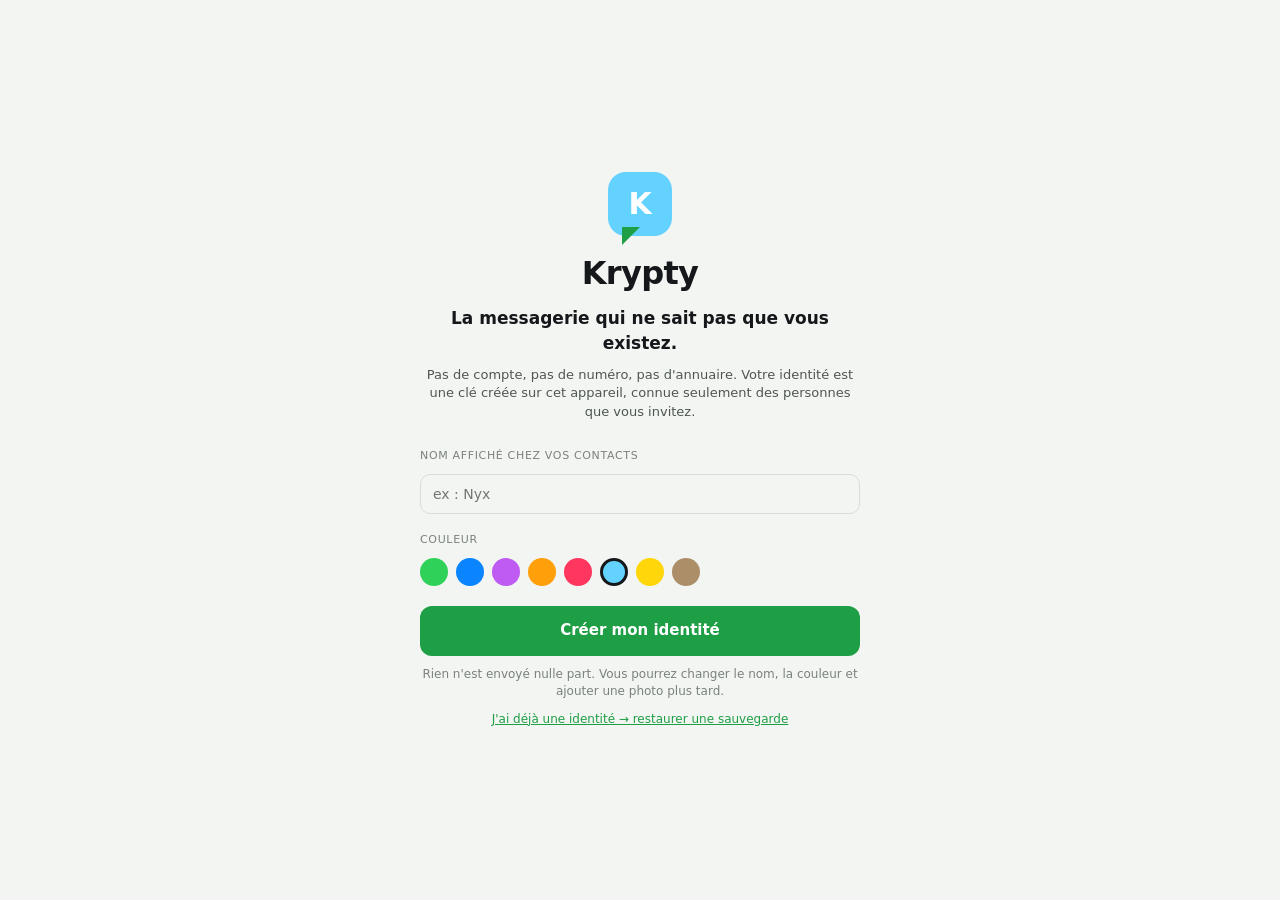
==== web/index.html @ 1425c88f "krypty2 : le cercle est le relais — porteurs automatiques, photo de profil, vérification emoji - car" ====
<!doctype html>
<html lang="fr">
<head>
<meta charset="utf-8">
<meta name="viewport" content="width=device-width, initial-scale=1, viewport-fit=cover">
<meta name="color-scheme" content="dark light">
<meta name="theme-color" content="#0D0D0F">
<title>Krypty</title>
<link rel="stylesheet" href="style.css">
</head>
<body>

<!-- ─────────── Onboarding ─────────── -->
<section id="onboard" hidden>
  <div class="ob">
    <div class="ob-logo" id="ob-logo" aria-hidden="true">K</div>
    <h1>Krypty</h1>
    <p class="tagline">La messagerie qui ne sait pas que vous existez.</p>
    <p class="sub">Pas de compte, pas de numéro, pas d'annuaire. Votre identité est une clé créée sur cet appareil, connue seulement des personnes que vous invitez.</p>

    <label for="ob-name">Nom affiché chez vos contacts</label>
    <input id="ob-name" maxlength="24" placeholder="ex : Nyx" autocomplete="off" autofocus>
    <label>Couleur</label>
    <div class="swatches" id="ob-colors" role="radiogroup" aria-label="Couleur de l'avatar"></div>

    <button id="ob-go" class="primary big">Créer mon identité</button>
    <p class="fine">Rien n'est envoyé nulle part. Vous pourrez changer le nom, la couleur et ajouter une photo plus tard.</p>
    <p class="fine"><a href="#" id="ob-import">J'ai déjà une identité → restaurer une sauvegarde</a></p>
  </div>
</section>

<!-- ─────────── Application ─────────── -->
<section id="app" hidden>
  <aside id="side">
    <header class="side-head">
      <button class="me" id="btn-settings" title="Réglages">
        <span class="av" id="me-av">?</span>
        <span class="me-txt"><b id="me-name">—</b><small>Réglages · sauvegarde</small></span>
      </button>
      <button id="btn-invite" class="primary small" title="Inviter quelqu'un dans ton cercle">＋ Inviter</button>
    </header>
    <div class="search"><input id="search" placeholder="Rechercher un contact" autocomplete="off"></div>
    <ul id="contacts" aria-label="Contacts"></ul>
    <footer class="side-foot" id="side-foot" title="">
      <span class="dot" id="relay-dot"></span><span id="relay-txt" class="mini">…</span>
    </footer>
  </aside>

  <main id="chat">
    <div id="chat-empty" class="empty-main">
      <div class="ob-logo small" aria-hidden="true">K</div>
      <h2>Ton cercle est vide</h2>
      <p>Invite quelqu'un : envoie-lui un lien par n'importe quel canal. Une fois accepté, vous êtes reliés, et personne d'autre ne le sait.</p>
      <div class="row center">
        <button class="primary" id="empty-invite">＋ Créer une invitation</button>
        <button id="empty-join">Coller un lien reçu</button>
      </div>
    </div>
    <div id="chat-view" hidden>
      <header class="chat-head">
        <button id="btn-back" class="icon" aria-label="Retour" title="Retour">‹</button>
        <button class="who" id="btn-contact" title="Fiche du contact">
          <span class="av" id="chat-av">?</span>
          <div class="chat-title"><b id="chat-title">—</b><span id="chat-sub" class="mini">—</span></div>
        </button>
        <span id="chat-pill" class="pill"></span>
      </header>
      <div id="messages"></div>
      <footer class="composer">
        <label class="icon attach" id="attach" title="Envoyer un fichier (tunnel direct requis)">📎<input id="file" type="file" hidden></label>
        <textarea id="input" rows="1" placeholder="Écrire… (Entrée pour envoyer, Maj+Entrée = retour)"></textarea>
        <button id="send" class="primary round" aria-label="Envoyer">➤</button>
      </footer>
    </div>
  </main>

  <!-- Inviter / Rejoindre -->
  <div id="invite" class="modal" hidden>
    <div class="box">
      <div class="tabs" role="tablist">
        <button class="tab active" data-tab="inv-make" role="tab">Inviter</button>
        <button class="tab" data-tab="inv-join" role="tab">Rejoindre</button>
        <button class="x" id="invite-close" aria-label="Fermer">✕</button>
      </div>
      <div id="inv-make" class="tabpane">
        <p class="mini">Envoie ce lien à la personne (SMS, mail, Signal, papier…). Valable <b>une fois</b>. Ce qui suit le <code>#</code> ne quitte jamais le navigateur.</p>
        <textarea id="invite-link" readonly rows="4" aria-label="Lien d'invitation"></textarea>
        <div class="row"><button class="primary" id="invite-copy">Copier le lien</button><button id="invite-new">Nouveau lien</button></div>
      </div>
      <div id="inv-join" class="tabpane" hidden>
        <p class="mini">Colle le lien reçu. Tu verras qui t'invite avant d'accepter.</p>
        <textarea id="paste" rows="4" placeholder="https://…/#i/…"></textarea>
        <div class="row"><button class="primary" id="paste-go">Vérifier le lien</button></div>
      </div>
    </div>
  </div>

  <!-- Confirmation d'ajout (numéro de sécurité) -->
  <div id="accept" class="modal" hidden>
    <div class="box">
      <div class="who-big"><span class="av big" id="acc-av">?</span><div><b id="acc-name">—</b><div class="mini">t'invite dans son cercle</div></div></div>
      <p class="mini">Vous pourrez comparer vos 5 symboles de vérification plus tard, dans sa fiche. Personne d'autre ne saura que vous êtes en contact.</p>
      <div class="row"><button class="primary big grow" id="acc-ok">Ajouter</button><button id="acc-no">Annuler</button></div>
    </div>
  </div>

  <!-- Fiche contact -->
  <div id="contact" class="modal" hidden>
    <div class="box">
      <div class="tabs"><b class="grow">Contact</b><button class="x" id="ct-close" aria-label="Fermer">✕</button></div>
      <div class="who-big"><span class="av big" id="ct-av">?</span><div><b id="ct-name">—</b><div class="mini" id="ct-state">—</div></div></div>
      <h3>Vérification</h3>
      <p class="mini">Ces 5 symboles sont calculés à partir de vos deux clés. S'ils sont identiques chez lui, personne ne s'est glissé entre vous.</p>
      <div class="emo" id="ct-emo">—</div>
      <div class="row"><button class="small" id="ct-verify">Nous avons comparé, c'est identique</button><span class="mini" id="ct-verified"></span></div>
      <details class="adv"><summary>Détails techniques</summary>
        <p class="mini">Identifiant : <code id="ct-tag">—</code><br>Numéro de sécurité :</p><pre id="ct-sn" class="sn small"></pre>
      </details>
      <h3>Actions</h3>
      <div class="row wrap"><button class="small" id="ct-rename">Renommer chez moi</button><button class="small danger" id="ct-delete">Retirer du cercle</button></div>
    </div>
  </div>

  <!-- Réglages -->
  <div id="settings" class="modal" hidden>
    <div class="box">
      <div class="tabs"><b class="grow">Réglages</b><button class="x" id="set-close" aria-label="Fermer">✕</button></div>
      <h3>Moi</h3>
      <div class="who-big">
        <label class="av big photo" id="set-av" title="Changer la photo"><span id="set-av-txt">?</span><input id="photo-file" type="file" accept="image/*" hidden></label>
        <div class="grow">
          <div class="row" style="margin-top:0"><input id="set-name" maxlength="24" placeholder="Nom affiché"><button id="set-name-ok" class="small">OK</button></div>
          <div class="swatches" id="set-colors" style="margin-top:8px"></div>
        </div>
      </div>
      <div class="row"><button class="small ghost" id="photo-rm">Retirer la photo</button><span class="mini">Nom, couleur et photo sont envoyés chiffrés à tes contacts, à personne d'autre.</span></div>

      <h3>Hors ligne</h3>
      <p class="mini" id="set-carry">—</p>

      <h3>Cet appareil</h3>
      <div class="row wrap">
        <button id="btn-notif" class="small">Activer les notifications</button>
        <button id="btn-export" class="small">Exporter une sauvegarde</button>
        <label class="small btn"><input id="import-file" type="file" accept=".krypty2" hidden>Restaurer une sauvegarde</label>
        <button id="btn-wipe" class="small danger">Tout effacer</button>
      </div>
      <p class="mini">La sauvegarde (identité + contacts + messages) est chiffrée avec une phrase secrète. C'est le seul moyen de retrouver ton identité sur un autre appareil.</p>

      <details class="adv"><summary>Avancé — points de rendez-vous</summary>
        <p class="mini">Un point de rendez-vous est une petite boîte aux lettres publique (<code>relay.py</code>). Il n'en faut qu'un pour la toute première connexion entre deux personnes ; ensuite, le cercle porte tout seul. Il ne voit que des boîtes anonymes et des messages chiffrés.</p>
        <ul id="relays" class="relays"></ul>
        <div class="row"><input id="relay-url" placeholder="ws://ip-ou-nom:8765"><button id="relay-add" class="small">Ajouter</button></div>
        <p class="mini">Identifiant de cet appareil : <code id="set-tag">—</code></p>
      </details>
    </div>
  </div>

  <div id="toast" role="status" aria-live="polite"></div>
</section>

<script type="module" src="app.js"></script>
</body>
</html>
---- web/style.css ----
/* Krypty 2 — sombre par défaut, clair si le système le demande. Aucune couleur en dur hors tokens. */
:root {
  --bg: #0D0D0F; --surface: #161618; --surface2: #222225; --hover: #1D1D20; --border: #29292D;
  --accent: #30D158; --accent-ink: #062A12; --accent-dim: #143523;
  --danger: #FF6B61; --danger-dim: #3A1A1A; --warn: #FFB340;
  --text: #F2F2F2; --text-dim: #A8ADA9; --text-muted: #73737A;
  --sent: #1F5E33; --sent-ink: #EAF7EE; --in: #232326; --in-ink: #F2F2F2;
  --shadow: 0 12px 40px rgba(0,0,0,.5);
  --r: 12px;
}
@media (prefers-color-scheme: light) {
  :root { --bg: #F3F5F2; --surface: #FFFFFF; --surface2: #E9EDE8; --hover: #F0F3EF; --border: #D8DED7;
          --accent: #1E9E45; --accent-ink: #FFFFFF; --accent-dim: #DDF3E3; --danger: #C2352B; --danger-dim: #F9E3E0;
          --text: #15181A; --text-dim: #4E5651; --text-muted: #7A827D; --sent: #CDEFD7; --sent-ink: #0F2A18; --in: #FFFFFF; --in-ink: #15181A;
          --shadow: 0 12px 40px rgba(0,0,0,.14); }
}
[hidden] { display: none !important; }          /* prime sur tout display: posé ci-dessous */
* { box-sizing: border-box; }
html, body { margin: 0; height: 100%; background: var(--bg); color: var(--text); font: 14px/1.45 "Segoe UI", system-ui, -apple-system, sans-serif; }
body { overflow: hidden; }
a { color: var(--accent); }
b { font-weight: 600; }
button, .btn { font: inherit; cursor: pointer; border: 1px solid var(--border); background: var(--surface2); color: var(--text); border-radius: 10px; padding: 9px 14px; display: inline-flex; align-items: center; justify-content: center; gap: 6px; }
button:hover, .btn:hover { filter: brightness(1.08); }
button:focus-visible, input:focus-visible, textarea:focus-visible, .btn:focus-within { outline: 2px solid var(--accent); outline-offset: 2px; }
button.primary { background: var(--accent); color: var(--accent-ink); border-color: transparent; font-weight: 700; }
button.big { padding: 13px 18px; font-size: 15px; border-radius: 12px; }
button.small, .btn.small { padding: 7px 11px; font-size: 13px; }
button.danger { color: var(--danger); }
button.icon { width: 36px; height: 36px; padding: 0; border-radius: 50%; background: transparent; border-color: transparent; font-size: 20px; }
button.round { width: 42px; height: 42px; border-radius: 50%; padding: 0; font-size: 16px; flex-shrink: 0; }
button.x { margin-left: auto; width: 32px; height: 32px; padding: 0; border-radius: 50%; background: transparent; border-color: transparent; color: var(--text-dim); }
input, textarea { font: inherit; color: var(--text); background: var(--bg); border: 1px solid var(--border); border-radius: 10px; padding: 9px 12px; width: 100%; outline: none; }
input:focus, textarea:focus { border-color: var(--accent); }
textarea { resize: none; }
.mini { font-size: 12px; color: var(--text-muted); }
.row { display: flex; gap: 8px; margin-top: 8px; align-items: center; }
.row.center { justify-content: center; }
.row.wrap { flex-wrap: wrap; }
.row input { flex: 1; min-width: 0; }
.grow { flex: 1; }
h3 { margin: 14px 0 6px; font-size: 13px; text-transform: uppercase; letter-spacing: .06em; color: var(--text-muted); font-weight: 600; }
code { font-family: Consolas, "Cascadia Mono", monospace; font-size: 12px; }

/* avatar : couleur choisie par l'utilisateur (--c), initiales */
.av { width: 40px; height: 40px; border-radius: 50%; background: var(--c, var(--surface2)); color: #fff; display: grid; place-items: center; font-weight: 700; font-size: 14px; flex-shrink: 0; text-shadow: 0 1px 2px rgba(0,0,0,.35); position: relative; }
.av.big { width: 64px; height: 64px; font-size: 22px; }
.av img { width: 100%; height: 100%; border-radius: 50%; object-fit: cover; display: block; }
.av.photo { cursor: pointer; }
.av.photo:hover::before { content: "✎"; position: absolute; inset: 0; border-radius: 50%; background: rgba(0,0,0,.45); color: #fff; display: grid; place-items: center; font-size: 20px; }
.who { display: flex; align-items: center; gap: 10px; background: transparent; border-color: transparent; padding: 4px 8px 4px 4px; min-width: 0; text-align: left; flex: 1; }
.who:hover { background: var(--hover); }
.who-big { display: flex; align-items: center; gap: 14px; margin: 4px 0 8px; }
.who-big b { font-size: 17px; }
.emo { font-size: 30px; letter-spacing: .25em; text-align: center; background: var(--bg); border: 1px solid var(--border); border-radius: 12px; padding: 12px; }
.sn.small { font-size: 12px; line-height: 1.5; }
details.adv { margin-top: 14px; border-top: 1px solid var(--border); padding-top: 8px; }
details.adv summary { cursor: pointer; color: var(--text-muted); font-size: 12px; text-transform: uppercase; letter-spacing: .06em; font-weight: 600; }
button.ghost { background: transparent; color: var(--text-dim); }
.av.on::after { content: ""; position: absolute; right: -1px; bottom: -1px; width: 12px; height: 12px; border-radius: 50%; background: var(--accent); border: 2px solid var(--surface); }
.swatches { display: flex; gap: 8px; flex-wrap: wrap; }
.swatch { width: 28px; height: 28px; border-radius: 50%; border: 3px solid transparent; cursor: pointer; padding: 0; }
.swatch.sel { border-color: var(--text); }

/* ── Onboarding ── */
#onboard { height: 100%; display: grid; place-items: center; padding: 24px; overflow: auto; }
.ob { width: min(440px, 100%); display: flex; flex-direction: column; gap: 10px; text-align: center; }
.ob-logo { width: 64px; height: 64px; border-radius: 18px; background: var(--accent); color: var(--accent-ink); margin: 0 auto 4px; display: grid; place-items: center; font-weight: 800; font-size: 30px; position: relative; }
.ob-logo::after { content: ""; position: absolute; left: 14px; bottom: -9px; border: 9px solid transparent; border-top-color: var(--accent); border-left-color: var(--accent); }
.ob-logo.small { width: 48px; height: 48px; font-size: 22px; border-radius: 14px; opacity: .9; }
.ob h1 { margin: 0; font-size: 32px; letter-spacing: -0.02em; }
.ob .tagline { margin: 0; font-size: 17px; font-weight: 600; }
.ob .sub { margin: 0 0 8px; color: var(--text-dim); font-size: 13px; }
.ob .fine { margin: 0; color: var(--text-muted); font-size: 12px; }
.ob label { text-align: left; font-size: 11px; text-transform: uppercase; letter-spacing: .06em; color: var(--text-muted); margin-top: 8px; }
.ob .swatches { justify-content: flex-start; }
.ob button.big { margin-top: 10px; }

/* ── App ── */
#app { display: grid; grid-template-columns: 320px 1fr; height: 100%; }
aside { border-right: 1px solid var(--border); display: flex; flex-direction: column; min-width: 0; background: var(--surface); }
.side-head { height: 64px; display: flex; align-items: center; justify-content: space-between; padding: 0 12px 0 8px; border-bottom: 1px solid var(--border); flex-shrink: 0; gap: 8px; }
.me { display: flex; align-items: center; gap: 10px; background: transparent; border-color: transparent; padding: 4px 8px 4px 4px; border-radius: 12px; min-width: 0; text-align: left; }
.me:hover { background: var(--hover); }
.me-txt { display: flex; flex-direction: column; min-width: 0; line-height: 1.2; }
.me-txt b { white-space: nowrap; overflow: hidden; text-overflow: ellipsis; }
.me-txt small { color: var(--text-muted); font-size: 11px; }
.search { padding: 10px 12px 6px; }
.search input { background: var(--bg); border-radius: 10px; }
#contacts { list-style: none; margin: 0; padding: 4px 8px; flex: 1; overflow: auto; }
#contacts .empty { padding: 36px 18px; color: var(--text-muted); font-size: 13px; text-align: center; line-height: 1.6; }
.contact { display: flex; gap: 10px; align-items: center; padding: 9px 10px; cursor: pointer; border-radius: 10px; }
.contact:hover { background: var(--hover); } .contact.active { background: var(--accent-dim); }
.cbody { min-width: 0; flex: 1; }
.cname { font-weight: 600; white-space: nowrap; overflow: hidden; text-overflow: ellipsis; display: flex; align-items: baseline; gap: 4px; }
.tag { color: var(--text-muted); font-weight: 400; font-size: 12px; }
.cst { font-size: 12px; color: var(--text-muted); white-space: nowrap; overflow: hidden; text-overflow: ellipsis; }
.cst.on { color: var(--accent); }
.badge { background: var(--accent); color: var(--accent-ink); font-size: 11px; font-weight: 700; border-radius: 10px; padding: 1px 7px; min-width: 20px; text-align: center; }
.side-foot { display: flex; align-items: center; gap: 8px; padding: 10px 14px; border-top: 1px solid var(--border); }
.dot { width: 8px; height: 8px; border-radius: 50%; background: var(--text-muted); flex-shrink: 0; } .dot.on { background: var(--accent); }
.relays { list-style: none; margin: 0; padding: 0; font-size: 12px; color: var(--text-dim); font-family: Consolas, monospace; }
.relays li { display: flex; align-items: center; gap: 8px; padding: 3px 0; }
.relays li .grow { white-space: nowrap; overflow: hidden; text-overflow: ellipsis; }

main { display: flex; flex-direction: column; min-width: 0; background: var(--bg); }
.empty-main { flex: 1; display: flex; flex-direction: column; align-items: center; justify-content: center; text-align: center; padding: 32px; gap: 8px; }
.empty-main h2 { margin: 10px 0 0; font-size: 20px; }
.empty-main p { margin: 0; max-width: 46ch; color: var(--text-dim); }
#chat-view { display: flex; flex-direction: column; height: 100%; }
.chat-head { height: 64px; display: flex; align-items: center; gap: 10px; padding: 0 14px; border-bottom: 1px solid var(--border); flex-shrink: 0; background: var(--surface); }
.chat-title { display: flex; flex-direction: column; min-width: 0; line-height: 1.25; flex: 1; }
.chat-title b { white-space: nowrap; overflow: hidden; text-overflow: ellipsis; }
#btn-back { display: none; }
.pill { font-size: 11px; font-weight: 600; padding: 3px 9px; border-radius: 20px; background: var(--surface2); color: var(--text-dim); white-space: nowrap; }
.pill.direct { background: var(--accent-dim); color: var(--accent); }
.pill.relay { background: var(--surface2); color: var(--text); }
.pill.off { color: var(--text-muted); }
#messages { flex: 1; overflow: auto; padding: 16px 16px 8px; display: flex; flex-direction: column; gap: 3px; }
.day { align-self: center; font-size: 11px; color: var(--text-muted); margin: 10px 0 6px; background: var(--surface); padding: 2px 10px; border-radius: 10px; }
.msg { max-width: min(72%, 640px); padding: 8px 12px; border-radius: 16px; display: flex; flex-direction: column; gap: 3px; word-break: break-word; }
.msg.in { align-self: flex-start; background: var(--in); color: var(--in-ink); border-bottom-left-radius: 5px; }
.msg.out { align-self: flex-end; background: var(--sent); color: var(--sent-ink); border-bottom-right-radius: 5px; }
.msg .txt { white-space: pre-wrap; }
.msg .meta { font-size: 10.5px; opacity: .7; align-self: flex-end; display: flex; gap: 4px; align-items: center; }
.msg .file { display: flex; align-items: center; gap: 8px; font-weight: 600; }
.msg .file a { color: inherit; text-decoration: underline; }
.msg.failed { outline: 1px solid var(--danger); }
.msg .err { font-size: 11px; color: var(--danger); }
.composer { display: flex; gap: 8px; align-items: flex-end; padding: 10px 14px 12px; border-top: 1px solid var(--border); background: var(--surface); }
.composer textarea { max-height: 140px; border-radius: 20px; padding: 10px 14px; }
.attach { width: 42px; height: 42px; border-radius: 50%; display: grid; place-items: center; font-size: 18px; cursor: pointer; flex-shrink: 0; }
.attach:hover { background: var(--hover); }
.attach.off { opacity: .4; cursor: not-allowed; }

/* ── Modales ── */
.modal { position: fixed; inset: 0; background: rgba(0,0,0,.55); display: grid; place-items: center; z-index: 10; padding: 16px; }
.modal .box { width: min(560px, 100%); max-height: 92vh; overflow: auto; background: var(--surface); border: 1px solid var(--border); border-radius: 16px; padding: 18px; display: flex; flex-direction: column; gap: 6px; box-shadow: var(--shadow); }
.modal h3:first-child { margin-top: 0; }
.tabs { display: flex; gap: 4px; align-items: center; border-bottom: 1px solid var(--border); padding-bottom: 8px; margin-bottom: 6px; }
.tab { background: transparent; border-color: transparent; color: var(--text-dim); font-weight: 600; padding: 6px 12px; border-radius: 8px; }
.tab.active { background: var(--surface2); color: var(--text); }
.tabpane { display: flex; flex-direction: column; gap: 6px; }
.sn { font-family: Consolas, "Cascadia Mono", monospace; font-size: 15px; letter-spacing: .04em; background: var(--bg); border: 1px solid var(--border); border-radius: 10px; padding: 12px; margin: 0; white-space: pre-wrap; text-align: center; line-height: 1.7; }
#toast { position: fixed; top: 18px; left: 50%; transform: translateX(-50%) translateY(-20px); background: var(--surface2); color: var(--text); padding: 9px 16px; border-radius: 12px; font-size: 13px; opacity: 0; transition: .2s; pointer-events: none; z-index: 20; box-shadow: var(--shadow); max-width: 90vw; }
#toast.show { opacity: 1; transform: translateX(-50%); } #toast.err { background: var(--danger-dim); color: var(--danger); }

/* ── Mobile : une colonne, liste ⇄ conversation ── */
@media (max-width: 720px) {
  #app { grid-template-columns: 1fr; }
  #app.in-chat aside { display: none; }
  #app:not(.in-chat) main { display: none; }
  #btn-back { display: inline-flex; }
  .msg { max-width: 84%; }
}
@media (prefers-reduced-motion: reduce) { * { transition: none !important; } }
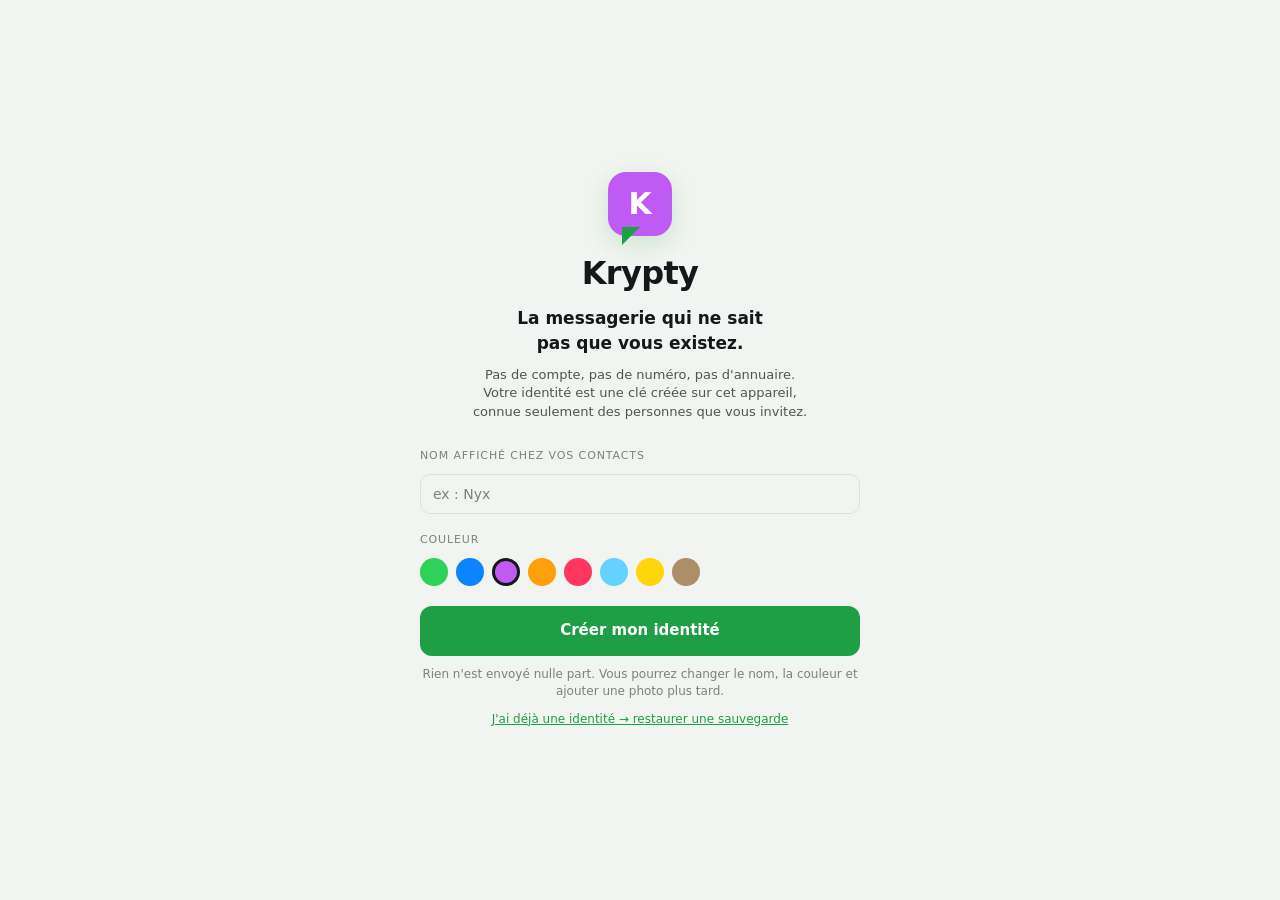
==== commit 60550da6: "krypty2 : audit, interface, open source - sendTo renvoie {via, posted} (plus de global partagé) ; ce" ====
--- a/web/index.html
+++ b/web/index.html
@@ -6,6 +6,7 @@
 <meta name="color-scheme" content="dark light">
 <meta name="theme-color" content="#0D0D0F">
 <title>Krypty</title>
+<link rel="icon" href="data:image/svg+xml,%3Csvg xmlns=%27http://www.w3.org/2000/svg%27 viewBox=%270 0 64 64%27%3E%3Crect width=%2764%27 height=%2764%27 rx=%2718%27 fill=%27%2330D158%27/%3E%3Ctext x=%2732%27 y=%2745%27 font-family=%27Segoe UI,system-ui,sans-serif%27 font-weight=%27800%27 font-size=%2738%27 text-anchor=%27middle%27 fill=%27%23052A11%27%3EK%3C/text%3E%3C/svg%3E">
 <link rel="stylesheet" href="style.css">
 </head>
 <body>
@@ -35,7 +36,7 @@
     <header class="side-head">
       <button class="me" id="btn-settings" title="Réglages">
         <span class="av" id="me-av">?</span>
-        <span class="me-txt"><b id="me-name">—</b><small>Réglages · sauvegarde</small></span>
+        <span class="me-txt"><b id="me-name">&nbsp;</b><small>Réglages · sauvegarde</small></span>
       </button>
       <button id="btn-invite" class="primary small" title="Inviter quelqu'un dans ton cercle">＋ Inviter</button>
     </header>
@@ -61,7 +62,7 @@
         <button id="btn-back" class="icon" aria-label="Retour" title="Retour">‹</button>
         <button class="who" id="btn-contact" title="Fiche du contact">
           <span class="av" id="chat-av">?</span>
-          <div class="chat-title"><b id="chat-title">—</b><span id="chat-sub" class="mini">—</span></div>
+          <div class="chat-title"><b id="chat-title">&nbsp;</b><span id="chat-sub" class="mini">&nbsp;</span></div>
         </button>
         <span id="chat-pill" class="pill"></span>
       </header>
@@ -98,7 +99,7 @@
   <!-- Confirmation d'ajout (numéro de sécurité) -->
   <div id="accept" class="modal" hidden>
     <div class="box">
-      <div class="who-big"><span class="av big" id="acc-av">?</span><div><b id="acc-name">—</b><div class="mini">t'invite dans son cercle</div></div></div>
+      <div class="who-big"><span class="av big" id="acc-av">?</span><div><b id="acc-name">&nbsp;</b><div class="mini">t'invite dans son cercle</div></div></div>
       <p class="mini">Vous pourrez comparer vos 5 symboles de vérification plus tard, dans sa fiche. Personne d'autre ne saura que vous êtes en contact.</p>
       <div class="row"><button class="primary big grow" id="acc-ok">Ajouter</button><button id="acc-no">Annuler</button></div>
     </div>
@@ -108,13 +109,13 @@
   <div id="contact" class="modal" hidden>
     <div class="box">
       <div class="tabs"><b class="grow">Contact</b><button class="x" id="ct-close" aria-label="Fermer">✕</button></div>
-      <div class="who-big"><span class="av big" id="ct-av">?</span><div><b id="ct-name">—</b><div class="mini" id="ct-state">—</div></div></div>
+      <div class="who-big"><span class="av big" id="ct-av">?</span><div><b id="ct-name">&nbsp;</b><div class="mini" id="ct-state">&nbsp;</div></div></div>
       <h3>Vérification</h3>
       <p class="mini">Ces 5 symboles sont calculés à partir de vos deux clés. S'ils sont identiques chez lui, personne ne s'est glissé entre vous.</p>
-      <div class="emo" id="ct-emo">—</div>
+      <div class="emo" id="ct-emo">&nbsp;</div>
       <div class="row"><button class="small" id="ct-verify">Nous avons comparé, c'est identique</button><span class="mini" id="ct-verified"></span></div>
       <details class="adv"><summary>Détails techniques</summary>
-        <p class="mini">Identifiant : <code id="ct-tag">—</code><br>Numéro de sécurité :</p><pre id="ct-sn" class="sn small"></pre>
+        <p class="mini">Identifiant : <code id="ct-tag">&nbsp;</code><br>Numéro de sécurité :</p><pre id="ct-sn" class="sn small"></pre>
       </details>
       <h3>Actions</h3>
       <div class="row wrap"><button class="small" id="ct-rename">Renommer chez moi</button><button class="small danger" id="ct-delete">Retirer du cercle</button></div>
@@ -136,7 +137,7 @@
       <div class="row"><button class="small ghost" id="photo-rm">Retirer la photo</button><span class="mini">Nom, couleur et photo sont envoyés chiffrés à tes contacts, à personne d'autre.</span></div>
 
       <h3>Hors ligne</h3>
-      <p class="mini" id="set-carry">—</p>
+      <p class="mini" id="set-carry">&nbsp;</p>
 
       <h3>Cet appareil</h3>
       <div class="row wrap">
@@ -147,11 +148,11 @@
       </div>
       <p class="mini">La sauvegarde (identité + contacts + messages) est chiffrée avec une phrase secrète. C'est le seul moyen de retrouver ton identité sur un autre appareil.</p>
 
-      <details class="adv"><summary>Avancé — points de rendez-vous</summary>
+      <details class="adv"><summary>Avancé : points de rendez-vous</summary>
         <p class="mini">Un point de rendez-vous est une petite boîte aux lettres publique (<code>relay.py</code>). Il n'en faut qu'un pour la toute première connexion entre deux personnes ; ensuite, le cercle porte tout seul. Il ne voit que des boîtes anonymes et des messages chiffrés.</p>
         <ul id="relays" class="relays"></ul>
         <div class="row"><input id="relay-url" placeholder="ws://ip-ou-nom:8765"><button id="relay-add" class="small">Ajouter</button></div>
-        <p class="mini">Identifiant de cet appareil : <code id="set-tag">—</code></p>
+        <p class="mini">Identifiant de cet appareil : <code id="set-tag">&nbsp;</code></p>
       </details>
     </div>
   </div>
--- a/web/style.css
+++ b/web/style.css
@@ -1,104 +1,113 @@
-/* Krypty 2 — sombre par défaut, clair si le système le demande. Aucune couleur en dur hors tokens. */
+/* Krypty : sombre par défaut, clair si le système le demande. Toutes les couleurs passent par les tokens. */
 :root {
-  --bg: #0D0D0F; --surface: #161618; --surface2: #222225; --hover: #1D1D20; --border: #29292D;
-  --accent: #30D158; --accent-ink: #062A12; --accent-dim: #143523;
-  --danger: #FF6B61; --danger-dim: #3A1A1A; --warn: #FFB340;
-  --text: #F2F2F2; --text-dim: #A8ADA9; --text-muted: #73737A;
-  --sent: #1F5E33; --sent-ink: #EAF7EE; --in: #232326; --in-ink: #F2F2F2;
-  --shadow: 0 12px 40px rgba(0,0,0,.5);
-  --r: 12px;
+  --bg: #0C0C0E; --surface: #151517; --surface2: #202024; --hover: #1B1B1F; --border: #26262B; --border-strong: #34343A;
+  --accent: #30D158; --accent-ink: #052A11; --accent-dim: #12301D; --accent-soft: rgba(48, 209, 88, .14);
+  --danger: #FF6B61; --danger-dim: #3A1A1A;
+  --text: #F2F2F4; --text-dim: #A6ABA8; --text-muted: #6E6E76;
+  --sent: #1D5A31; --sent-ink: #EAF7EE; --in: #212125; --in-ink: #F2F2F4;
+  --shadow: 0 18px 50px rgba(0, 0, 0, .55); --ring: 0 0 0 3px var(--accent-soft);
 }
 @media (prefers-color-scheme: light) {
-  :root { --bg: #F3F5F2; --surface: #FFFFFF; --surface2: #E9EDE8; --hover: #F0F3EF; --border: #D8DED7;
-          --accent: #1E9E45; --accent-ink: #FFFFFF; --accent-dim: #DDF3E3; --danger: #C2352B; --danger-dim: #F9E3E0;
-          --text: #15181A; --text-dim: #4E5651; --text-muted: #7A827D; --sent: #CDEFD7; --sent-ink: #0F2A18; --in: #FFFFFF; --in-ink: #15181A;
-          --shadow: 0 12px 40px rgba(0,0,0,.14); }
+  :root {
+    --bg: #F2F4F1; --surface: #FFFFFF; --surface2: #E8ECE7; --hover: #EEF2ED; --border: #DCE1DB; --border-strong: #C9D0C8;
+    --accent: #1E9E45; --accent-ink: #FFFFFF; --accent-dim: #DCF2E2; --accent-soft: rgba(30, 158, 69, .18);
+    --danger: #C2352B; --danger-dim: #F9E3E0;
+    --text: #15181A; --text-dim: #4E5651; --text-muted: #7A827D;
+    --sent: #CDEFD7; --sent-ink: #0F2A18; --in: #FFFFFF; --in-ink: #15181A;
+    --shadow: 0 18px 50px rgba(20, 30, 20, .16);
+  }
 }
-[hidden] { display: none !important; }          /* prime sur tout display: posé ci-dessous */
+[hidden] { display: none !important; }
 * { box-sizing: border-box; }
-html, body { margin: 0; height: 100%; background: var(--bg); color: var(--text); font: 14px/1.45 "Segoe UI", system-ui, -apple-system, sans-serif; }
+html, body { margin: 0; height: 100%; background: var(--bg); color: var(--text); font: 14px/1.45 "Segoe UI", system-ui, -apple-system, "Helvetica Neue", sans-serif; -webkit-font-smoothing: antialiased; }
 body { overflow: hidden; }
 a { color: var(--accent); }
 b { font-weight: 600; }
-button, .btn { font: inherit; cursor: pointer; border: 1px solid var(--border); background: var(--surface2); color: var(--text); border-radius: 10px; padding: 9px 14px; display: inline-flex; align-items: center; justify-content: center; gap: 6px; }
-button:hover, .btn:hover { filter: brightness(1.08); }
-button:focus-visible, input:focus-visible, textarea:focus-visible, .btn:focus-within { outline: 2px solid var(--accent); outline-offset: 2px; }
+::selection { background: var(--accent-soft); }
+* { scrollbar-width: thin; scrollbar-color: var(--border-strong) transparent; }
+*::-webkit-scrollbar { width: 8px; } *::-webkit-scrollbar-thumb { background: var(--border-strong); border-radius: 8px; } *::-webkit-scrollbar-track { background: transparent; }
+
+/* Contrôles */
+button, .btn { font: inherit; cursor: pointer; border: 1px solid var(--border); background: var(--surface2); color: var(--text); border-radius: 10px; padding: 9px 14px; display: inline-flex; align-items: center; justify-content: center; gap: 6px; transition: background .15s, border-color .15s, transform .05s; }
+button:hover, .btn:hover { border-color: var(--border-strong); }
+button:active { transform: translateY(1px); }
+button:focus-visible, input:focus-visible, textarea:focus-visible, .btn:focus-within, summary:focus-visible { outline: none; box-shadow: var(--ring); }
 button.primary { background: var(--accent); color: var(--accent-ink); border-color: transparent; font-weight: 700; }
+button.primary:hover { filter: brightness(1.06); }
 button.big { padding: 13px 18px; font-size: 15px; border-radius: 12px; }
 button.small, .btn.small { padding: 7px 11px; font-size: 13px; }
 button.danger { color: var(--danger); }
-button.icon { width: 36px; height: 36px; padding: 0; border-radius: 50%; background: transparent; border-color: transparent; font-size: 20px; }
+button.ghost { background: transparent; color: var(--text-dim); border-color: transparent; }
+button.ghost:hover { background: var(--hover); }
+button.icon { width: 36px; height: 36px; padding: 0; border-radius: 50%; background: transparent; border-color: transparent; font-size: 20px; color: var(--text-dim); }
+button.icon:hover { background: var(--hover); color: var(--text); }
 button.round { width: 42px; height: 42px; border-radius: 50%; padding: 0; font-size: 16px; flex-shrink: 0; }
 button.x { margin-left: auto; width: 32px; height: 32px; padding: 0; border-radius: 50%; background: transparent; border-color: transparent; color: var(--text-dim); }
-input, textarea { font: inherit; color: var(--text); background: var(--bg); border: 1px solid var(--border); border-radius: 10px; padding: 9px 12px; width: 100%; outline: none; }
-input:focus, textarea:focus { border-color: var(--accent); }
+button.x:hover { background: var(--hover); color: var(--text); }
+input, textarea { font: inherit; color: var(--text); background: var(--bg); border: 1px solid var(--border); border-radius: 10px; padding: 9px 12px; width: 100%; outline: none; transition: border-color .15s, box-shadow .15s; }
+input:focus, textarea:focus { border-color: var(--accent); box-shadow: var(--ring); }
+input::placeholder, textarea::placeholder { color: var(--text-muted); }
 textarea { resize: none; }
 .mini { font-size: 12px; color: var(--text-muted); }
 .row { display: flex; gap: 8px; margin-top: 8px; align-items: center; }
 .row.center { justify-content: center; }
 .row.wrap { flex-wrap: wrap; }
 .row input { flex: 1; min-width: 0; }
-.grow { flex: 1; }
-h3 { margin: 14px 0 6px; font-size: 13px; text-transform: uppercase; letter-spacing: .06em; color: var(--text-muted); font-weight: 600; }
-code { font-family: Consolas, "Cascadia Mono", monospace; font-size: 12px; }
+.grow { flex: 1; min-width: 0; }
+h3 { margin: 16px 0 6px; font-size: 12px; text-transform: uppercase; letter-spacing: .08em; color: var(--text-muted); font-weight: 600; }
+code { font-family: Consolas, "Cascadia Mono", monospace; font-size: 12px; background: var(--surface2); padding: 1px 5px; border-radius: 5px; }
 
-/* avatar : couleur choisie par l'utilisateur (--c), initiales */
-.av { width: 40px; height: 40px; border-radius: 50%; background: var(--c, var(--surface2)); color: #fff; display: grid; place-items: center; font-weight: 700; font-size: 14px; flex-shrink: 0; text-shadow: 0 1px 2px rgba(0,0,0,.35); position: relative; }
+/* Avatars */
+.av { width: 40px; height: 40px; border-radius: 50%; background: var(--c, var(--surface2)); color: #fff; display: grid; place-items: center; font-weight: 700; font-size: 14px; flex-shrink: 0; text-shadow: 0 1px 2px rgba(0, 0, 0, .35); position: relative; }
+.av img { width: 100%; height: 100%; border-radius: 50%; object-fit: cover; display: block; }
 .av.big { width: 64px; height: 64px; font-size: 22px; }
-.av img { width: 100%; height: 100%; border-radius: 50%; object-fit: cover; display: block; }
+.av.on::after { content: ""; position: absolute; right: -1px; bottom: -1px; width: 12px; height: 12px; border-radius: 50%; background: var(--accent); border: 2px solid var(--surface); }
 .av.photo { cursor: pointer; }
-.av.photo:hover::before { content: "✎"; position: absolute; inset: 0; border-radius: 50%; background: rgba(0,0,0,.45); color: #fff; display: grid; place-items: center; font-size: 20px; }
-.who { display: flex; align-items: center; gap: 10px; background: transparent; border-color: transparent; padding: 4px 8px 4px 4px; min-width: 0; text-align: left; flex: 1; }
-.who:hover { background: var(--hover); }
-.who-big { display: flex; align-items: center; gap: 14px; margin: 4px 0 8px; }
-.who-big b { font-size: 17px; }
-.emo { font-size: 30px; letter-spacing: .25em; text-align: center; background: var(--bg); border: 1px solid var(--border); border-radius: 12px; padding: 12px; }
-.sn.small { font-size: 12px; line-height: 1.5; }
-details.adv { margin-top: 14px; border-top: 1px solid var(--border); padding-top: 8px; }
-details.adv summary { cursor: pointer; color: var(--text-muted); font-size: 12px; text-transform: uppercase; letter-spacing: .06em; font-weight: 600; }
-button.ghost { background: transparent; color: var(--text-dim); }
-.av.on::after { content: ""; position: absolute; right: -1px; bottom: -1px; width: 12px; height: 12px; border-radius: 50%; background: var(--accent); border: 2px solid var(--surface); }
+.av.photo:hover::before { content: "✎"; position: absolute; inset: 0; border-radius: 50%; background: rgba(0, 0, 0, .45); color: #fff; display: grid; place-items: center; font-size: 20px; z-index: 1; }
 .swatches { display: flex; gap: 8px; flex-wrap: wrap; }
-.swatch { width: 28px; height: 28px; border-radius: 50%; border: 3px solid transparent; cursor: pointer; padding: 0; }
+.swatch { width: 28px; height: 28px; border-radius: 50%; border: 3px solid transparent; cursor: pointer; padding: 0; transition: transform .1s; }
+.swatch:hover { transform: scale(1.1); }
 .swatch.sel { border-color: var(--text); }
 
-/* ── Onboarding ── */
+/* Onboarding */
 #onboard { height: 100%; display: grid; place-items: center; padding: 24px; overflow: auto; }
 .ob { width: min(440px, 100%); display: flex; flex-direction: column; gap: 10px; text-align: center; }
-.ob-logo { width: 64px; height: 64px; border-radius: 18px; background: var(--accent); color: var(--accent-ink); margin: 0 auto 4px; display: grid; place-items: center; font-weight: 800; font-size: 30px; position: relative; }
+.ob-logo { width: 64px; height: 64px; border-radius: 18px; background: var(--accent); color: var(--accent-ink); margin: 0 auto 4px; display: grid; place-items: center; font-weight: 800; font-size: 30px; position: relative; box-shadow: 0 8px 24px var(--accent-soft); }
 .ob-logo::after { content: ""; position: absolute; left: 14px; bottom: -9px; border: 9px solid transparent; border-top-color: var(--accent); border-left-color: var(--accent); }
 .ob-logo.small { width: 48px; height: 48px; font-size: 22px; border-radius: 14px; opacity: .9; }
-.ob h1 { margin: 0; font-size: 32px; letter-spacing: -0.02em; }
-.ob .tagline { margin: 0; font-size: 17px; font-weight: 600; }
-.ob .sub { margin: 0 0 8px; color: var(--text-dim); font-size: 13px; }
+.ob h1 { margin: 0; font-size: 32px; letter-spacing: -.02em; }
+.ob .tagline { margin: 0; font-size: 17px; font-weight: 600; text-wrap: balance; }
+.ob .sub { margin: 0 0 8px; color: var(--text-dim); font-size: 13px; text-wrap: balance; }
 .ob .fine { margin: 0; color: var(--text-muted); font-size: 12px; }
-.ob label { text-align: left; font-size: 11px; text-transform: uppercase; letter-spacing: .06em; color: var(--text-muted); margin-top: 8px; }
+.ob label { text-align: left; font-size: 11px; text-transform: uppercase; letter-spacing: .08em; color: var(--text-muted); margin-top: 8px; }
 .ob .swatches { justify-content: flex-start; }
 .ob button.big { margin-top: 10px; }
 
-/* ── App ── */
+/* Application */
 #app { display: grid; grid-template-columns: 320px 1fr; height: 100%; }
 aside { border-right: 1px solid var(--border); display: flex; flex-direction: column; min-width: 0; background: var(--surface); }
 .side-head { height: 64px; display: flex; align-items: center; justify-content: space-between; padding: 0 12px 0 8px; border-bottom: 1px solid var(--border); flex-shrink: 0; gap: 8px; }
 .me { display: flex; align-items: center; gap: 10px; background: transparent; border-color: transparent; padding: 4px 8px 4px 4px; border-radius: 12px; min-width: 0; text-align: left; }
-.me:hover { background: var(--hover); }
+.me:hover { background: var(--hover); border-color: transparent; }
 .me-txt { display: flex; flex-direction: column; min-width: 0; line-height: 1.2; }
 .me-txt b { white-space: nowrap; overflow: hidden; text-overflow: ellipsis; }
 .me-txt small { color: var(--text-muted); font-size: 11px; }
 .search { padding: 10px 12px 6px; }
-.search input { background: var(--bg); border-radius: 10px; }
 #contacts { list-style: none; margin: 0; padding: 4px 8px; flex: 1; overflow: auto; }
 #contacts .empty { padding: 36px 18px; color: var(--text-muted); font-size: 13px; text-align: center; line-height: 1.6; }
-.contact { display: flex; gap: 10px; align-items: center; padding: 9px 10px; cursor: pointer; border-radius: 10px; }
-.contact:hover { background: var(--hover); } .contact.active { background: var(--accent-dim); }
+.contact { display: flex; gap: 10px; align-items: center; padding: 9px 10px; cursor: pointer; border-radius: 12px; transition: background .12s; }
+.contact:hover { background: var(--hover); }
+.contact.active { background: var(--accent-dim); }
 .cbody { min-width: 0; flex: 1; }
 .cname { font-weight: 600; white-space: nowrap; overflow: hidden; text-overflow: ellipsis; display: flex; align-items: baseline; gap: 4px; }
 .tag { color: var(--text-muted); font-weight: 400; font-size: 12px; }
 .cst { font-size: 12px; color: var(--text-muted); white-space: nowrap; overflow: hidden; text-overflow: ellipsis; }
 .cst.on { color: var(--accent); }
+.contact.unread .cst { color: var(--text); font-weight: 500; }
 .badge { background: var(--accent); color: var(--accent-ink); font-size: 11px; font-weight: 700; border-radius: 10px; padding: 1px 7px; min-width: 20px; text-align: center; }
 .side-foot { display: flex; align-items: center; gap: 8px; padding: 10px 14px; border-top: 1px solid var(--border); }
-.dot { width: 8px; height: 8px; border-radius: 50%; background: var(--text-muted); flex-shrink: 0; } .dot.on { background: var(--accent); }
+.dot { width: 8px; height: 8px; border-radius: 50%; background: var(--text-muted); flex-shrink: 0; }
+.dot.on { background: var(--accent); box-shadow: 0 0 0 3px var(--accent-soft); }
 .relays { list-style: none; margin: 0; padding: 0; font-size: 12px; color: var(--text-dim); font-family: Consolas, monospace; }
 .relays li { display: flex; align-items: center; gap: 8px; padding: 3px 0; }
 .relays li .grow { white-space: nowrap; overflow: hidden; text-overflow: ellipsis; }
@@ -106,46 +115,64 @@
 main { display: flex; flex-direction: column; min-width: 0; background: var(--bg); }
 .empty-main { flex: 1; display: flex; flex-direction: column; align-items: center; justify-content: center; text-align: center; padding: 32px; gap: 8px; }
 .empty-main h2 { margin: 10px 0 0; font-size: 20px; }
-.empty-main p { margin: 0; max-width: 46ch; color: var(--text-dim); }
+.empty-main p { margin: 0; max-width: 46ch; color: var(--text-dim); text-wrap: balance; }
 #chat-view { display: flex; flex-direction: column; height: 100%; }
-.chat-head { height: 64px; display: flex; align-items: center; gap: 10px; padding: 0 14px; border-bottom: 1px solid var(--border); flex-shrink: 0; background: var(--surface); }
-.chat-title { display: flex; flex-direction: column; min-width: 0; line-height: 1.25; flex: 1; }
+.chat-head { height: 64px; display: flex; align-items: center; gap: 6px; padding: 0 14px 0 10px; border-bottom: 1px solid var(--border); flex-shrink: 0; background: var(--surface); }
+.who { display: flex; align-items: center; gap: 10px; background: transparent; border-color: transparent; padding: 4px 8px 4px 4px; min-width: 0; text-align: left; flex: 1; border-radius: 12px; }
+.who:hover { background: var(--hover); border-color: transparent; }
+.chat-title { display: flex; flex-direction: column; min-width: 0; line-height: 1.25; }
 .chat-title b { white-space: nowrap; overflow: hidden; text-overflow: ellipsis; }
 #btn-back { display: none; }
-.pill { font-size: 11px; font-weight: 600; padding: 3px 9px; border-radius: 20px; background: var(--surface2); color: var(--text-dim); white-space: nowrap; }
+.pill { font-size: 11px; font-weight: 600; padding: 4px 10px; border-radius: 20px; background: var(--surface2); color: var(--text-dim); white-space: nowrap; }
 .pill.direct { background: var(--accent-dim); color: var(--accent); }
-.pill.relay { background: var(--surface2); color: var(--text); }
+.pill.relay { color: var(--text); }
 .pill.off { color: var(--text-muted); }
-#messages { flex: 1; overflow: auto; padding: 16px 16px 8px; display: flex; flex-direction: column; gap: 3px; }
-.day { align-self: center; font-size: 11px; color: var(--text-muted); margin: 10px 0 6px; background: var(--surface); padding: 2px 10px; border-radius: 10px; }
+
+/* Messages */
+#messages { flex: 1; overflow: auto; padding: 16px 16px 8px; display: flex; flex-direction: column; gap: 2px; }
+.day { align-self: center; font-size: 11px; color: var(--text-muted); margin: 12px 0 8px; background: var(--surface); border: 1px solid var(--border); padding: 2px 10px; border-radius: 10px; }
 .msg { max-width: min(72%, 640px); padding: 8px 12px; border-radius: 16px; display: flex; flex-direction: column; gap: 3px; word-break: break-word; }
-.msg.in { align-self: flex-start; background: var(--in); color: var(--in-ink); border-bottom-left-radius: 5px; }
-.msg.out { align-self: flex-end; background: var(--sent); color: var(--sent-ink); border-bottom-right-radius: 5px; }
+.msg.in { align-self: flex-start; background: var(--in); color: var(--in-ink); }
+.msg.out { align-self: flex-end; background: var(--sent); color: var(--sent-ink); }
+.msg.in.mid, .msg.in.last { border-top-left-radius: 6px; }
+.msg.in.first, .msg.in.mid, .msg.in.last, .msg.in.only { border-bottom-left-radius: 6px; }
+.msg.out.mid, .msg.out.last { border-top-right-radius: 6px; }
+.msg.out.first, .msg.out.mid, .msg.out.last, .msg.out.only { border-bottom-right-radius: 6px; }
+.msg.gap { margin-top: 8px; }
 .msg .txt { white-space: pre-wrap; }
-.msg .meta { font-size: 10.5px; opacity: .7; align-self: flex-end; display: flex; gap: 4px; align-items: center; }
+.msg .txt a { color: inherit; text-decoration: underline; text-underline-offset: 2px; }
+.msg .meta { font-size: 10.5px; opacity: .65; align-self: flex-end; display: flex; gap: 4px; align-items: center; line-height: 1; margin-top: 1px; }
 .msg .file { display: flex; align-items: center; gap: 8px; font-weight: 600; }
 .msg .file a { color: inherit; text-decoration: underline; }
 .msg.failed { outline: 1px solid var(--danger); }
 .msg .err { font-size: 11px; color: var(--danger); }
 .composer { display: flex; gap: 8px; align-items: flex-end; padding: 10px 14px 12px; border-top: 1px solid var(--border); background: var(--surface); }
-.composer textarea { max-height: 140px; border-radius: 20px; padding: 10px 14px; }
-.attach { width: 42px; height: 42px; border-radius: 50%; display: grid; place-items: center; font-size: 18px; cursor: pointer; flex-shrink: 0; }
+.composer textarea { max-height: 140px; border-radius: 21px; padding: 10px 14px; }
+.attach { width: 42px; height: 42px; border-radius: 50%; display: grid; place-items: center; font-size: 18px; cursor: pointer; flex-shrink: 0; transition: background .12s; }
 .attach:hover { background: var(--hover); }
-.attach.off { opacity: .4; cursor: not-allowed; }
+.attach.off { opacity: .35; cursor: not-allowed; }
 
-/* ── Modales ── */
-.modal { position: fixed; inset: 0; background: rgba(0,0,0,.55); display: grid; place-items: center; z-index: 10; padding: 16px; }
-.modal .box { width: min(560px, 100%); max-height: 92vh; overflow: auto; background: var(--surface); border: 1px solid var(--border); border-radius: 16px; padding: 18px; display: flex; flex-direction: column; gap: 6px; box-shadow: var(--shadow); }
+/* Modales */
+.modal { position: fixed; inset: 0; background: rgba(0, 0, 0, .5); backdrop-filter: blur(4px); display: grid; place-items: center; z-index: 10; padding: 16px; }
+.modal .box { width: min(560px, 100%); max-height: 92vh; overflow: auto; background: var(--surface); border: 1px solid var(--border); border-radius: 18px; padding: 18px 20px 20px; display: flex; flex-direction: column; gap: 6px; box-shadow: var(--shadow); animation: pop .16s ease-out; }
+@keyframes pop { from { transform: translateY(6px) scale(.985); opacity: 0; } to { transform: none; opacity: 1; } }
 .modal h3:first-child { margin-top: 0; }
 .tabs { display: flex; gap: 4px; align-items: center; border-bottom: 1px solid var(--border); padding-bottom: 8px; margin-bottom: 6px; }
 .tab { background: transparent; border-color: transparent; color: var(--text-dim); font-weight: 600; padding: 6px 12px; border-radius: 8px; }
 .tab.active { background: var(--surface2); color: var(--text); }
 .tabpane { display: flex; flex-direction: column; gap: 6px; }
+.who-big { display: flex; align-items: center; gap: 14px; margin: 4px 0 8px; }
+.who-big b { font-size: 17px; }
+.emo { font-size: 30px; letter-spacing: .25em; text-align: center; background: var(--bg); border: 1px solid var(--border); border-radius: 12px; padding: 12px; }
 .sn { font-family: Consolas, "Cascadia Mono", monospace; font-size: 15px; letter-spacing: .04em; background: var(--bg); border: 1px solid var(--border); border-radius: 10px; padding: 12px; margin: 0; white-space: pre-wrap; text-align: center; line-height: 1.7; }
-#toast { position: fixed; top: 18px; left: 50%; transform: translateX(-50%) translateY(-20px); background: var(--surface2); color: var(--text); padding: 9px 16px; border-radius: 12px; font-size: 13px; opacity: 0; transition: .2s; pointer-events: none; z-index: 20; box-shadow: var(--shadow); max-width: 90vw; }
-#toast.show { opacity: 1; transform: translateX(-50%); } #toast.err { background: var(--danger-dim); color: var(--danger); }
+.sn.small { font-size: 12px; line-height: 1.5; }
+details.adv { margin-top: 14px; border-top: 1px solid var(--border); padding-top: 8px; }
+details.adv summary { cursor: pointer; color: var(--text-muted); font-size: 12px; text-transform: uppercase; letter-spacing: .08em; font-weight: 600; border-radius: 6px; }
+#toast { position: fixed; top: 18px; left: 50%; transform: translateX(-50%) translateY(-20px); background: var(--surface2); color: var(--text); padding: 9px 16px; border-radius: 12px; font-size: 13px; opacity: 0; transition: .2s; pointer-events: none; z-index: 20; box-shadow: var(--shadow); max-width: 90vw; border: 1px solid var(--border); }
+#toast.show { opacity: 1; transform: translateX(-50%); }
+#toast.err { background: var(--danger-dim); color: var(--danger); border-color: transparent; }
 
-/* ── Mobile : une colonne, liste ⇄ conversation ── */
+/* Mobile : une colonne, liste ou conversation */
 @media (max-width: 720px) {
   #app { grid-template-columns: 1fr; }
   #app.in-chat aside { display: none; }
@@ -153,4 +180,4 @@
   #btn-back { display: inline-flex; }
   .msg { max-width: 84%; }
 }
-@media (prefers-reduced-motion: reduce) { * { transition: none !important; } }
+@media (prefers-reduced-motion: reduce) { *, *::before, *::after { transition: none !important; animation: none !important; } }
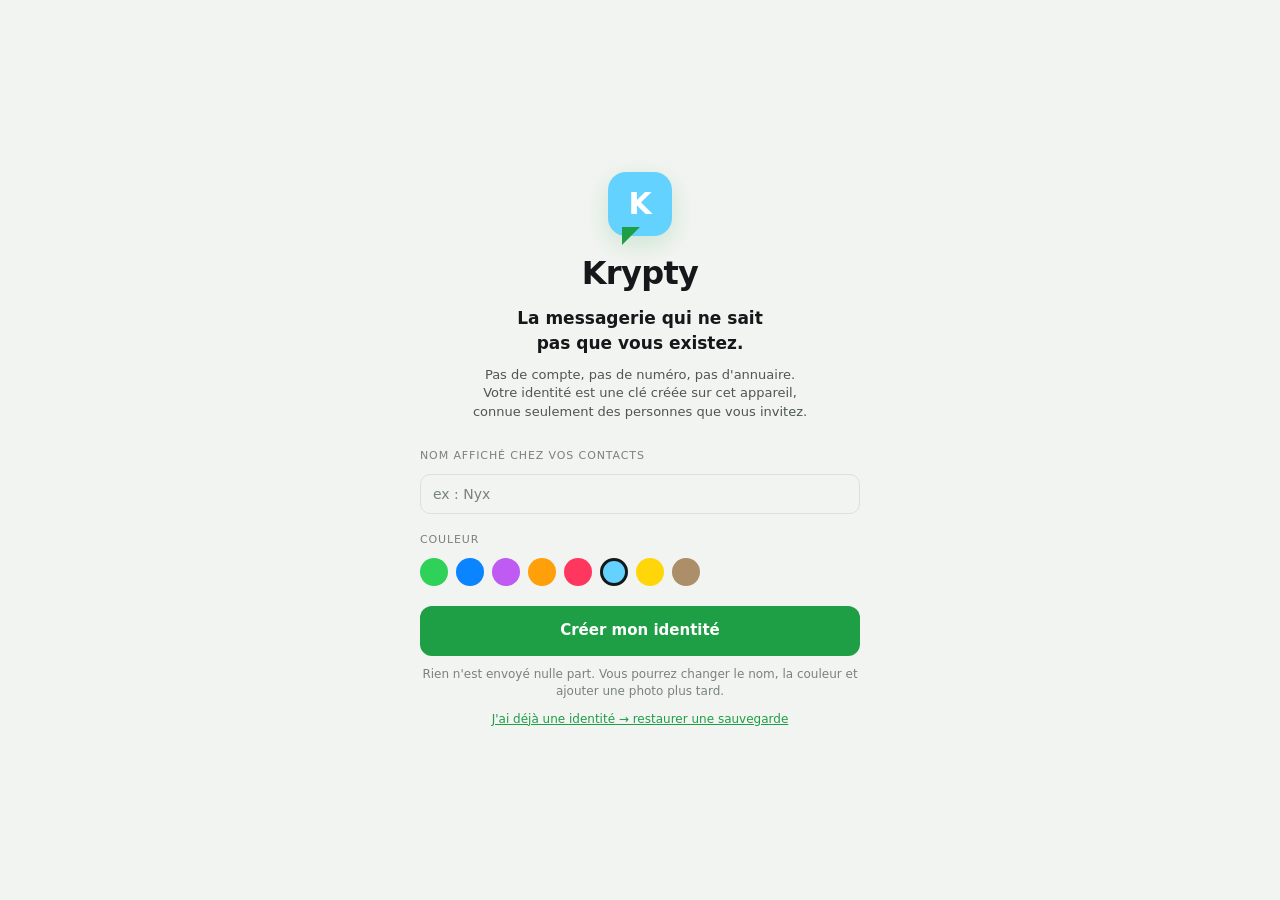
==== commit 89e83147: "krypty2 : connexion par codes, zéro serveur, zéro tiers - link.js : offre/réponse WebRTC complètes c" ====
--- a/web/index.html
+++ b/web/index.html
@@ -51,7 +51,7 @@
     <div id="chat-empty" class="empty-main">
       <div class="ob-logo small" aria-hidden="true">K</div>
       <h2>Ton cercle est vide</h2>
-      <p>Invite quelqu'un : envoie-lui un lien par n'importe quel canal. Une fois accepté, vous êtes reliés, et personne d'autre ne le sait.</p>
+      <p>Invite quelqu'un : envoie-lui un lien, elle ou il te renvoie un code, et vous êtes reliés en direct. Aucun serveur entre vous, personne ne sait que vous vous parlez.</p>
       <div class="row center">
         <button class="primary" id="empty-invite">＋ Créer une invitation</button>
         <button id="empty-join">Coller un lien reçu</button>
@@ -64,6 +64,7 @@
           <span class="av" id="chat-av">?</span>
           <div class="chat-title"><b id="chat-title">&nbsp;</b><span id="chat-sub" class="mini">&nbsp;</span></div>
         </button>
+        <button id="btn-connect" class="small primary" hidden>Se connecter</button>
         <span id="chat-pill" class="pill"></span>
       </header>
       <div id="messages"></div>
@@ -84,14 +85,14 @@
         <button class="x" id="invite-close" aria-label="Fermer">✕</button>
       </div>
       <div id="inv-make" class="tabpane">
-        <p class="mini">Envoie ce lien à la personne (SMS, mail, Signal, papier…). Valable <b>une fois</b>. Ce qui suit le <code>#</code> ne quitte jamais le navigateur.</p>
+        <p class="mini">Envoie ce lien à la personne par n'importe quel canal. Elle te renverra un <b>code de réponse</b> à coller dans « Rejoindre ». Valable une fois, tant que cet onglet reste ouvert (15 min). Rien de ce lien ne passe par un serveur.</p>
         <textarea id="invite-link" readonly rows="4" aria-label="Lien d'invitation"></textarea>
         <div class="row"><button class="primary" id="invite-copy">Copier le lien</button><button id="invite-new">Nouveau lien</button></div>
       </div>
       <div id="inv-join" class="tabpane" hidden>
-        <p class="mini">Colle le lien reçu. Tu verras qui t'invite avant d'accepter.</p>
-        <textarea id="paste" rows="4" placeholder="https://…/#i/…"></textarea>
-        <div class="row"><button class="primary" id="paste-go">Vérifier le lien</button></div>
+        <p class="mini">Colle un lien d'invitation, ou un code reçu (réponse d'invitation, demande ou réponse de connexion).</p>
+        <textarea id="paste" rows="4" placeholder="https://…/#i/…  ou  KR.…  KC.…  KA.…"></textarea>
+        <div class="row"><button class="primary" id="paste-go">Valider</button></div>
       </div>
     </div>
   </div>
@@ -102,6 +103,16 @@
       <div class="who-big"><span class="av big" id="acc-av">?</span><div><b id="acc-name">&nbsp;</b><div class="mini">t'invite dans son cercle</div></div></div>
       <p class="mini">Vous pourrez comparer vos 5 symboles de vérification plus tard, dans sa fiche. Personne d'autre ne saura que vous êtes en contact.</p>
       <div class="row"><button class="primary big grow" id="acc-ok">Ajouter</button><button id="acc-no">Annuler</button></div>
+    </div>
+  </div>
+
+  <!-- Code à transmettre -->
+  <div id="code" class="modal" hidden>
+    <div class="box">
+      <div class="tabs"><b class="grow">Code à envoyer</b><button class="x" id="code-close" aria-label="Fermer">✕</button></div>
+      <p class="mini" id="code-txt"></p>
+      <textarea id="code-val" readonly rows="5" aria-label="Code"></textarea>
+      <div class="row"><button class="primary" id="code-copy">Copier le code</button><button id="code-ok" class="ghost" onclick="document.getElementById('code').hidden=true">Fermer</button></div>
     </div>
   </div>
 
@@ -148,8 +159,10 @@
       </div>
       <p class="mini">La sauvegarde (identité + contacts + messages) est chiffrée avec une phrase secrète. C'est le seul moyen de retrouver ton identité sur un autre appareil.</p>
 
-      <details class="adv"><summary>Avancé : points de rendez-vous</summary>
-        <p class="mini">Un point de rendez-vous est une petite boîte aux lettres publique (<code>relay.py</code>). Il n'en faut qu'un pour la toute première connexion entre deux personnes ; ensuite, le cercle porte tout seul. Il ne voit que des boîtes anonymes et des messages chiffrés.</p>
+      <details class="adv"><summary>Avancé</summary>
+        <label class="row" style="cursor:pointer"><input type="checkbox" id="stun" style="width:auto"><span class="mini">Aide à la connexion : demander son adresse à un serveur STUN public (Google ou Cloudflare). Sans ça, la connexion directe ne passe qu'en IPv6 ou sur le même réseau. Le serveur voit ton adresse IP, rien d'autre.</span></label>
+        <h3>Points de rendez-vous</h3>
+        <p class="mini">Facultatif. Une petite boîte aux lettres (<code>relay.py</code>) chez un membre du cercle : reconnexion sans codes et messages gardés quand tout le monde est absent. Elle ne voit que des boîtes anonymes et des messages chiffrés.</p>
         <ul id="relays" class="relays"></ul>
         <div class="row"><input id="relay-url" placeholder="ws://ip-ou-nom:8765"><button id="relay-add" class="small">Ajouter</button></div>
         <p class="mini">Identifiant de cet appareil : <code id="set-tag">&nbsp;</code></p>
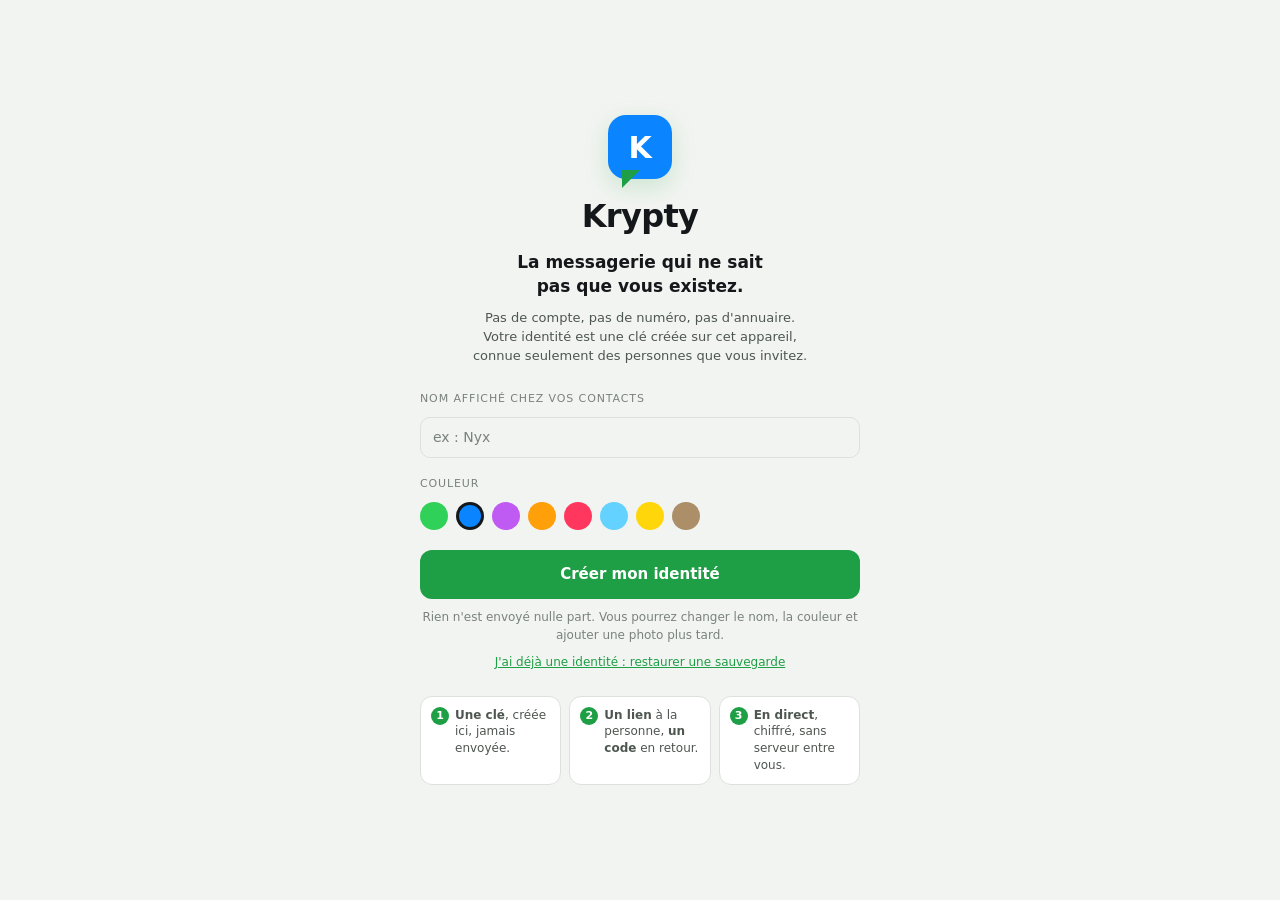
==== commit 132862f2: "krypty2 : parcours d'invitation en 3 étapes, collage global, STUN par défaut - modale « Relier quelq" ====
--- a/web/index.html
+++ b/web/index.html
@@ -17,6 +17,7 @@
     <div class="ob-logo" id="ob-logo" aria-hidden="true">K</div>
     <h1>Krypty</h1>
     <p class="tagline">La messagerie qui ne sait pas que vous existez.</p>
+    <div id="ob-invited" class="invited" hidden><span class="av" id="ob-inv-av">?</span><div><b id="ob-inv-name">…</b><div class="mini">t'invite dans son cercle. Choisis un nom, et tu seras relié.</div></div></div>
     <p class="sub">Pas de compte, pas de numéro, pas d'annuaire. Votre identité est une clé créée sur cet appareil, connue seulement des personnes que vous invitez.</p>
 
     <label for="ob-name">Nom affiché chez vos contacts</label>
@@ -26,7 +27,12 @@
 
     <button id="ob-go" class="primary big">Créer mon identité</button>
     <p class="fine">Rien n'est envoyé nulle part. Vous pourrez changer le nom, la couleur et ajouter une photo plus tard.</p>
-    <p class="fine"><a href="#" id="ob-import">J'ai déjà une identité → restaurer une sauvegarde</a></p>
+    <p class="fine"><a href="#" id="ob-import">J'ai déjà une identité : restaurer une sauvegarde</a></p>
+    <ol class="how">
+      <li><b>Une clé</b>, créée ici, jamais envoyée.</li>
+      <li><b>Un lien</b> à la personne, <b>un code</b> en retour.</li>
+      <li><b>En direct</b>, chiffré, sans serveur entre vous.</li>
+    </ol>
   </div>
 </section>
 
@@ -80,18 +86,25 @@
   <div id="invite" class="modal" hidden>
     <div class="box">
       <div class="tabs" role="tablist">
-        <button class="tab active" data-tab="inv-make" role="tab">Inviter</button>
-        <button class="tab" data-tab="inv-join" role="tab">Rejoindre</button>
+        <button class="tab active" data-tab="inv-make" role="tab">Relier quelqu'un</button>
+        <button class="tab" data-tab="inv-join" role="tab">J'ai reçu un lien ou un code</button>
         <button class="x" id="invite-close" aria-label="Fermer">✕</button>
       </div>
       <div id="inv-make" class="tabpane">
-        <p class="mini">Envoie ce lien à la personne par n'importe quel canal. Elle te renverra un <b>code de réponse</b> à coller dans « Rejoindre ». Valable une fois, tant que cet onglet reste ouvert (15 min). Rien de ce lien ne passe par un serveur.</p>
-        <textarea id="invite-link" readonly rows="4" aria-label="Lien d'invitation"></textarea>
-        <div class="row"><button class="primary" id="invite-copy">Copier le lien</button><button id="invite-new">Nouveau lien</button></div>
+        <ol class="steps">
+          <li class="on" id="st1"><span>1</span>Envoie ce lien</li>
+          <li id="st2"><span>2</span>Colle sa réponse</li>
+          <li id="st3"><span>3</span>Reliés</li>
+        </ol>
+        <div class="codebox"><span class="lock" aria-hidden="true">🔒</span><textarea id="invite-link" readonly rows="3" aria-label="Lien d'invitation"></textarea></div>
+        <div class="row"><button class="primary" id="invite-copy">Copier le lien</button><button id="invite-share" hidden>Partager…</button><button id="invite-new" class="ghost small">Nouveau lien</button></div>
+        <p class="mini">Par SMS, mail, n'importe quoi. La personne l'ouvre, choisit un nom, et te renvoie un code. Le lien ne passe par aucun serveur et vaut pour une seule personne, tant que cette page reste ouverte.</p>
+        <textarea id="invite-answer" rows="3" placeholder="Colle ici le code qu'elle te renvoie (commence par KR)"></textarea>
+        <div class="row"><button class="primary" id="invite-answer-go">Relier</button></div>
       </div>
       <div id="inv-join" class="tabpane" hidden>
-        <p class="mini">Colle un lien d'invitation, ou un code reçu (réponse d'invitation, demande ou réponse de connexion).</p>
-        <textarea id="paste" rows="4" placeholder="https://…/#i/…  ou  KR.…  KC.…  KA.…"></textarea>
+        <p class="mini">Colle un lien d'invitation ou un code. Astuce : dans Krypty, Ctrl+V n'importe où fait la même chose.</p>
+        <textarea id="paste" rows="4" placeholder="https://…/#i/…   ou   KR…  KC…  KA…"></textarea>
         <div class="row"><button class="primary" id="paste-go">Valider</button></div>
       </div>
     </div>
@@ -109,10 +122,11 @@
   <!-- Code à transmettre -->
   <div id="code" class="modal" hidden>
     <div class="box">
-      <div class="tabs"><b class="grow">Code à envoyer</b><button class="x" id="code-close" aria-label="Fermer">✕</button></div>
+      <div class="tabs"><b class="grow" id="code-title">Code à envoyer</b><button class="x" id="code-close" aria-label="Fermer">✕</button></div>
       <p class="mini" id="code-txt"></p>
-      <textarea id="code-val" readonly rows="5" aria-label="Code"></textarea>
-      <div class="row"><button class="primary" id="code-copy">Copier le code</button><button id="code-ok" class="ghost" onclick="document.getElementById('code').hidden=true">Fermer</button></div>
+      <div class="codebox"><span class="lock" aria-hidden="true">🔒</span><textarea id="code-val" readonly rows="4" aria-label="Code"></textarea></div>
+      <div class="row"><button class="primary" id="code-copy">Copier le code</button><button id="code-share" hidden>Partager…</button><button id="code-ok" class="ghost">Fermer</button></div>
+      <p class="mini">Chiffré pour son destinataire : n'importe qui peut le voir passer, personne d'autre ne peut l'utiliser.</p>
     </div>
   </div>
 
@@ -160,7 +174,7 @@
       <p class="mini">La sauvegarde (identité + contacts + messages) est chiffrée avec une phrase secrète. C'est le seul moyen de retrouver ton identité sur un autre appareil.</p>
 
       <details class="adv"><summary>Avancé</summary>
-        <label class="row" style="cursor:pointer"><input type="checkbox" id="stun" style="width:auto"><span class="mini">Aide à la connexion : demander son adresse à un serveur STUN public (Google ou Cloudflare). Sans ça, la connexion directe ne passe qu'en IPv6 ou sur le même réseau. Le serveur voit ton adresse IP, rien d'autre.</span></label>
+        <label class="row" style="cursor:pointer"><input type="checkbox" id="stun" style="width:auto"><span class="mini">Aide à la connexion (STUN). Pour traverser ta box, ton navigateur demande son adresse publique à un serveur STUN (Google ou Cloudflare) : une requête sans compte ni contenu, il voit ton adresse IP et rien d'autre. Décoché, la connexion directe ne marche que sur le même réseau.</span></label>
         <h3>Points de rendez-vous</h3>
         <p class="mini">Facultatif. Une petite boîte aux lettres (<code>relay.py</code>) chez un membre du cercle : reconnexion sans codes et messages gardés quand tout le monde est absent. Elle ne voit que des boîtes anonymes et des messages chiffrés.</p>
         <ul id="relays" class="relays"></ul>
--- a/web/style.css
+++ b/web/style.css
@@ -83,6 +83,23 @@
 .ob .swatches { justify-content: flex-start; }
 .ob button.big { margin-top: 10px; }
 
+.invited { display: flex; align-items: center; gap: 12px; text-align: left; background: var(--accent-dim); border: 1px solid var(--accent-soft); border-radius: 14px; padding: 10px 14px; margin: 2px 0 6px; }
+.how { list-style: none; margin: 14px 0 0; padding: 0; display: grid; grid-template-columns: repeat(3, 1fr); gap: 8px; text-align: left; counter-reset: h; }
+.how li { position: relative; padding: 10px 10px 10px 34px; border-radius: 12px; background: var(--surface); border: 1px solid var(--border); font-size: 12px; color: var(--text-dim); line-height: 1.4; }
+.how li::before { counter-increment: h; content: counter(h); position: absolute; left: 10px; top: 10px; width: 18px; height: 18px; border-radius: 50%; background: var(--accent); color: var(--accent-ink); font-weight: 700; font-size: 11px; display: grid; place-items: center; }
+.steps { list-style: none; margin: 0 0 8px; padding: 0; display: flex; gap: 6px; }
+.steps li { flex: 1; display: flex; align-items: center; gap: 8px; padding: 8px 10px; border-radius: 10px; background: var(--bg); border: 1px solid var(--border); font-size: 12px; color: var(--text-muted); }
+.steps li span { width: 20px; height: 20px; border-radius: 50%; display: grid; place-items: center; font-weight: 700; font-size: 11px; background: var(--surface2); color: var(--text-dim); flex-shrink: 0; }
+.steps li.on { color: var(--text); border-color: var(--accent); }
+.steps li.on span { background: var(--accent); color: var(--accent-ink); }
+.steps li.done span { background: var(--accent-dim); color: var(--accent); }
+.steps li.done span::before { content: "✓"; }
+.steps li.done span { font-size: 0; } .steps li.done span::before { font-size: 11px; }
+.codebox { position: relative; }
+.codebox .lock { position: absolute; left: 10px; top: 9px; font-size: 13px; opacity: .7; }
+.codebox textarea { font-family: Consolas, "Cascadia Mono", monospace; font-size: 12px; line-height: 1.5; padding-left: 30px; word-break: break-all; color: var(--text-dim); background: var(--bg); }
+@media (max-width: 520px) { .how { grid-template-columns: 1fr; } .steps li { font-size: 11px; padding: 6px 8px; } }
+
 /* Application */
 #app { display: grid; grid-template-columns: 320px 1fr; height: 100%; }
 aside { border-right: 1px solid var(--border); display: flex; flex-direction: column; min-width: 0; background: var(--surface); }
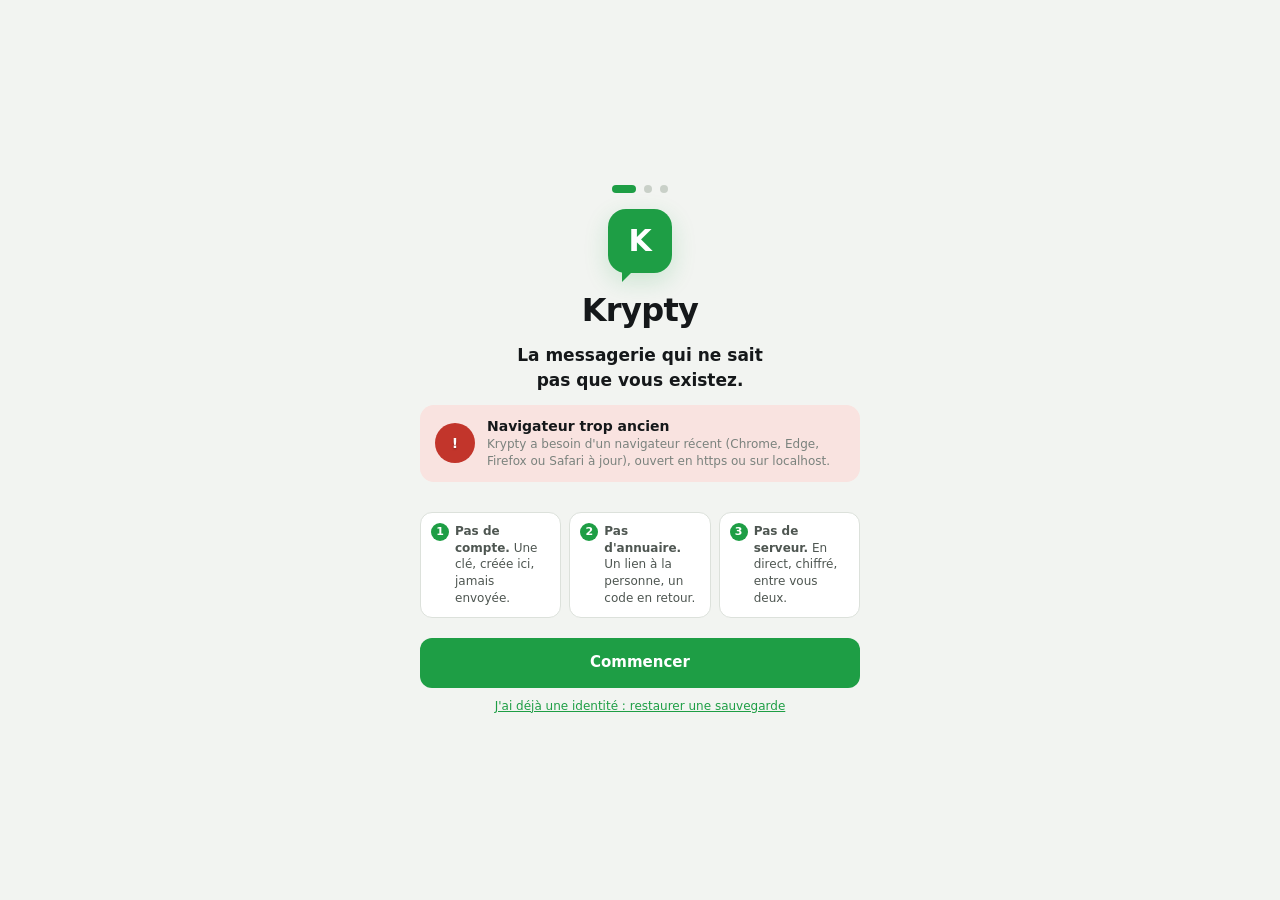
==== commit 6206ad3c: "krypty2 : réglages simplifiés, accueil en 3 pages, QR code, réactions/citations/modif/suppression, a" ====
--- a/web/index.html
+++ b/web/index.html
@@ -8,31 +8,55 @@
 <title>Krypty</title>
 <link rel="icon" href="data:image/svg+xml,%3Csvg xmlns=%27http://www.w3.org/2000/svg%27 viewBox=%270 0 64 64%27%3E%3Crect width=%2764%27 height=%2764%27 rx=%2718%27 fill=%27%2330D158%27/%3E%3Ctext x=%2732%27 y=%2745%27 font-family=%27Segoe UI,system-ui,sans-serif%27 font-weight=%27800%27 font-size=%2738%27 text-anchor=%27middle%27 fill=%27%23052A11%27%3EK%3C/text%3E%3C/svg%3E">
 <link rel="stylesheet" href="style.css">
+<script>try { const t = localStorage.getItem("theme"); if (t === "dark" || t === "light") document.documentElement.dataset.theme = t; } catch {}</script>
 </head>
 <body>
 
 <!-- ─────────── Onboarding ─────────── -->
 <section id="onboard" hidden>
   <div class="ob">
-    <div class="ob-logo" id="ob-logo" aria-hidden="true">K</div>
-    <h1>Krypty</h1>
-    <p class="tagline">La messagerie qui ne sait pas que vous existez.</p>
-    <div id="ob-invited" class="invited" hidden><span class="av" id="ob-inv-av">?</span><div><b id="ob-inv-name">…</b><div class="mini">t'invite dans son cercle. Choisis un nom, et tu seras relié.</div></div></div>
-    <p class="sub">Pas de compte, pas de numéro, pas d'annuaire. Votre identité est une clé créée sur cet appareil, connue seulement des personnes que vous invitez.</p>
-
-    <label for="ob-name">Nom affiché chez vos contacts</label>
-    <input id="ob-name" maxlength="24" placeholder="ex : Nyx" autocomplete="off" autofocus>
-    <label>Couleur</label>
-    <div class="swatches" id="ob-colors" role="radiogroup" aria-label="Couleur de l'avatar"></div>
-
-    <button id="ob-go" class="primary big">Créer mon identité</button>
-    <p class="fine">Rien n'est envoyé nulle part. Vous pourrez changer le nom, la couleur et ajouter une photo plus tard.</p>
-    <p class="fine"><a href="#" id="ob-import">J'ai déjà une identité : restaurer une sauvegarde</a></p>
-    <ol class="how">
-      <li><b>Une clé</b>, créée ici, jamais envoyée.</li>
-      <li><b>Un lien</b> à la personne, <b>un code</b> en retour.</li>
-      <li><b>En direct</b>, chiffré, sans serveur entre vous.</li>
-    </ol>
+    <ol class="dots" aria-label="Progression"><li class="on"></li><li></li><li></li></ol>
+
+    <!-- Page 1 : bienvenue -->
+    <div class="page on" data-page="1">
+      <div class="ob-logo" aria-hidden="true">K</div>
+      <h1>Krypty</h1>
+      <p class="tagline">La messagerie qui ne sait pas que vous existez.</p>
+      <div id="ob-invited" class="invited" hidden><span class="av" id="ob-inv-av">?</span><div><b id="ob-inv-name">…</b><div class="mini">t'invite dans son cercle. Deux écrans, et vous êtes reliés.</div></div></div>
+      <div id="ob-old" class="invited warn" hidden><span class="av" aria-hidden="true">!</span><div><b>Navigateur trop ancien</b><div class="mini">Krypty a besoin d'un navigateur récent (Chrome, Edge, Firefox ou Safari à jour), ouvert en https ou sur localhost.</div></div></div>
+      <ol class="how">
+        <li><b>Pas de compte.</b> Une clé, créée ici, jamais envoyée.</li>
+        <li><b>Pas d'annuaire.</b> Un lien à la personne, un code en retour.</li>
+        <li><b>Pas de serveur.</b> En direct, chiffré, entre vous deux.</li>
+      </ol>
+      <button id="ob-start" class="primary big">Commencer</button>
+      <p class="fine"><a href="#" id="ob-import">J'ai déjà une identité : restaurer une sauvegarde</a></p>
+    </div>
+
+    <!-- Page 2 : identité -->
+    <div class="page" data-page="2">
+      <div class="av huge" id="ob-preview" aria-hidden="true">?</div>
+      <h2>Comment tes contacts te verront</h2>
+      <p class="sub">Un nom et une couleur. Rien n'est envoyé nulle part : c'est ta carte de visite, chiffrée pour tes contacts et pour personne d'autre.</p>
+      <label for="ob-name">Nom</label>
+      <input id="ob-name" maxlength="24" placeholder="ex : Nyx" autocomplete="off">
+      <label>Couleur</label>
+      <div class="swatches" id="ob-colors" role="radiogroup" aria-label="Couleur de l'avatar"></div>
+      <button id="ob-go" class="primary big">Créer ma clé</button>
+      <p class="fine">Modifiable plus tard, photo comprise.</p>
+    </div>
+
+    <!-- Page 3 : prêt -->
+    <div class="page" data-page="3">
+      <div class="av huge" id="ob-done" aria-hidden="true">?</div>
+      <h2 id="ob-done-title">Ta clé est prête</h2>
+      <ul class="facts left">
+        <li><i>🔑</i><span>Elle vit dans ce navigateur, sur cet appareil. Personne ne l'a vue, pas même nous.</span></li>
+        <li><i>🫥</i><span>Aucun serveur ne sait que tu existes. Seules les personnes que tu relies te connaissent.</span></li>
+        <li><i>💾</i><span>Une sauvegarde chiffrée, plus tard dans les réglages, te permettra de la retrouver ailleurs.</span></li>
+      </ul>
+      <button id="ob-enter" class="primary big">Entrer</button>
+    </div>
   </div>
 </section>
 
@@ -48,6 +72,11 @@
     </header>
     <div class="search"><input id="search" placeholder="Rechercher un contact" autocomplete="off"></div>
     <ul id="contacts" aria-label="Contacts"></ul>
+    <div id="nudge" class="nudge" hidden>
+      <b>Protège ton identité</b>
+      <span class="mini">Ta clé n'existe que sur cet appareil. Une sauvegarde chiffrée te permet de la retrouver ailleurs.</span>
+      <div class="row"><button class="primary small" id="nudge-go">Sauvegarder</button><button class="ghost small" id="nudge-later">Plus tard</button></div>
+    </div>
     <footer class="side-foot" id="side-foot" title="">
       <span class="dot" id="relay-dot"></span><span id="relay-txt" class="mini">…</span>
     </footer>
@@ -74,10 +103,18 @@
         <span id="chat-pill" class="pill"></span>
       </header>
       <div id="messages"></div>
-      <footer class="composer">
-        <label class="icon attach" id="attach" title="Envoyer un fichier (tunnel direct requis)">📎<input id="file" type="file" hidden></label>
-        <textarea id="input" rows="1" placeholder="Écrire… (Entrée pour envoyer, Maj+Entrée = retour)"></textarea>
-        <button id="send" class="primary round" aria-label="Envoyer">➤</button>
+      <div id="msg-actions" class="msg-actions" hidden>
+        <button data-act="react" data-e="👍">👍</button><button data-act="react" data-e="❤️">❤️</button><button data-act="react" data-e="😂">😂</button><button data-act="react" data-e="😮">😮</button><button data-act="react" data-e="😢">😢</button><button data-act="react" data-e="🔥">🔥</button>
+        <span class="sep"></span>
+        <button data-act="reply" title="Répondre">↩</button><button data-act="copy" title="Copier le texte">⧉</button><button data-act="edit" title="Modifier" class="mine">✎</button><button data-act="del" title="Supprimer pour tous" class="mine danger">🗑</button>
+      </div>
+      <footer class="composer-wrap">
+        <div id="compose-ctx" class="compose-ctx" hidden><span class="grow"><b id="ctx-title"></b><span id="ctx-text" class="mini"></span></span><button class="x" id="ctx-cancel" aria-label="Annuler">✕</button></div>
+        <div class="composer">
+          <label class="icon attach" id="attach" title="Envoyer un fichier (connexion directe requise)">📎<input id="file" type="file" hidden></label>
+          <textarea id="input" rows="1" placeholder="Écrire un message" title="Entrée pour envoyer, Maj+Entrée pour un retour à la ligne"></textarea>
+          <button id="send" class="primary round" aria-label="Envoyer">➤</button>
+        </div>
       </footer>
     </div>
   </main>
@@ -97,8 +134,9 @@
           <li id="st3"><span>3</span>Reliés</li>
         </ol>
         <div class="codebox"><span class="lock" aria-hidden="true">🔒</span><textarea id="invite-link" readonly rows="3" aria-label="Lien d'invitation"></textarea></div>
-        <div class="row"><button class="primary" id="invite-copy">Copier le lien</button><button id="invite-share" hidden>Partager…</button><button id="invite-new" class="ghost small">Nouveau lien</button></div>
-        <p class="mini">Par SMS, mail, n'importe quoi. La personne l'ouvre, choisit un nom, et te renvoie un code. Le lien ne passe par aucun serveur et vaut pour une seule personne, tant que cette page reste ouverte.</p>
+        <div class="row wrap"><button class="primary" id="invite-copy">Copier le lien</button><button id="invite-share" hidden>Partager…</button><button id="invite-qr">QR code</button><button id="invite-new" class="ghost small">Nouveau lien</button></div>
+        <div id="qrwrap" class="qrwrap" hidden><canvas id="qr" aria-label="QR code du lien d'invitation"></canvas><span class="mini">La personne scanne avec l'appareil photo de son téléphone : le lien s'ouvre chez elle.</span></div>
+        <p class="mini">Par SMS, mail, ou en montrant le QR code. La personne l'ouvre, choisit un nom, et te renvoie un code. Le lien ne passe par aucun serveur, contient tes adresses réseau du moment, et vaut pour une seule personne tant que cette page reste ouverte.</p>
         <textarea id="invite-answer" rows="3" placeholder="Colle ici le code qu'elle te renvoie (commence par KR)"></textarea>
         <div class="row"><button class="primary" id="invite-answer-go">Relier</button></div>
       </div>
@@ -110,7 +148,7 @@
     </div>
   </div>
 
-  <!-- Confirmation d'ajout (numéro de sécurité) -->
+  <!-- Confirmation d'ajout -->
   <div id="accept" class="modal" hidden>
     <div class="box">
       <div class="who-big"><span class="av big" id="acc-av">?</span><div><b id="acc-name">&nbsp;</b><div class="mini">t'invite dans son cercle</div></div></div>
@@ -134,14 +172,13 @@
   <div id="contact" class="modal" hidden>
     <div class="box">
       <div class="tabs"><b class="grow">Contact</b><button class="x" id="ct-close" aria-label="Fermer">✕</button></div>
-      <div class="who-big"><span class="av big" id="ct-av">?</span><div><b id="ct-name">&nbsp;</b><div class="mini" id="ct-state">&nbsp;</div></div></div>
+      <div class="who-big"><span class="av big" id="ct-av">?</span><div class="grow"><b id="ct-name">&nbsp;</b><div class="mini" id="ct-state">&nbsp;</div><div class="bio" id="ct-bio" hidden></div></div></div>
+      <h3>Comment vous êtes reliés</h3>
+      <ul class="facts" id="ct-how"></ul>
       <h3>Vérification</h3>
       <p class="mini">Ces 5 symboles sont calculés à partir de vos deux clés. S'ils sont identiques chez lui, personne ne s'est glissé entre vous.</p>
       <div class="emo" id="ct-emo">&nbsp;</div>
       <div class="row"><button class="small" id="ct-verify">Nous avons comparé, c'est identique</button><span class="mini" id="ct-verified"></span></div>
-      <details class="adv"><summary>Détails techniques</summary>
-        <p class="mini">Identifiant : <code id="ct-tag">&nbsp;</code><br>Numéro de sécurité :</p><pre id="ct-sn" class="sn small"></pre>
-      </details>
       <h3>Actions</h3>
       <div class="row wrap"><button class="small" id="ct-rename">Renommer chez moi</button><button class="small danger" id="ct-delete">Retirer du cercle</button></div>
     </div>
@@ -153,39 +190,47 @@
       <div class="tabs"><b class="grow">Réglages</b><button class="x" id="set-close" aria-label="Fermer">✕</button></div>
       <h3>Moi</h3>
       <div class="who-big">
-        <label class="av big photo" id="set-av" title="Changer la photo"><span id="set-av-txt">?</span><input id="photo-file" type="file" accept="image/*" hidden></label>
+        <label class="av big photo" id="set-av" title="Changer la photo">?<input id="photo-file" type="file" accept="image/*" hidden></label>
         <div class="grow">
           <div class="row" style="margin-top:0"><input id="set-name" maxlength="24" placeholder="Nom affiché"><button id="set-name-ok" class="small">OK</button></div>
           <div class="swatches" id="set-colors" style="margin-top:8px"></div>
         </div>
       </div>
-      <div class="row"><button class="small ghost" id="photo-rm">Retirer la photo</button><span class="mini">Nom, couleur et photo sont envoyés chiffrés à tes contacts, à personne d'autre.</span></div>
-
-      <h3>Hors ligne</h3>
+      <div class="row"><input id="set-bio" maxlength="80" placeholder="Un mot sur toi (facultatif, visible par tes contacts)"><button id="set-bio-ok" class="small">OK</button></div>
+      <div class="row"><button class="small ghost" id="photo-rm">Retirer la photo</button><span class="mini">Nom, couleur, photo et ce mot sont envoyés chiffrés à tes contacts, à personne d'autre.</span></div>
+
+      <h3>Apparence</h3>
+      <div class="seg" id="theme" role="radiogroup" aria-label="Thème">
+        <button data-v="auto" role="radio">Comme le système</button><button data-v="dark" role="radio">Sombre</button><button data-v="light" role="radio">Clair</button>
+      </div>
+
+      <h3>Quand tu es absent</h3>
       <p class="mini" id="set-carry">&nbsp;</p>
 
       <h3>Cet appareil</h3>
       <div class="row wrap">
         <button id="btn-notif" class="small">Activer les notifications</button>
-        <button id="btn-export" class="small">Exporter une sauvegarde</button>
+        <button id="btn-export" class="small">Sauvegarder</button>
         <label class="small btn"><input id="import-file" type="file" accept=".krypty2" hidden>Restaurer une sauvegarde</label>
         <button id="btn-wipe" class="small danger">Tout effacer</button>
       </div>
-      <p class="mini">La sauvegarde (identité + contacts + messages) est chiffrée avec une phrase secrète. C'est le seul moyen de retrouver ton identité sur un autre appareil.</p>
-
-      <details class="adv"><summary>Avancé</summary>
-        <label class="row" style="cursor:pointer"><input type="checkbox" id="stun" style="width:auto"><span class="mini">Aide à la connexion (STUN). Pour traverser ta box, ton navigateur demande son adresse publique à un serveur STUN (Google ou Cloudflare) : une requête sans compte ni contenu, il voit ton adresse IP et rien d'autre. Décoché, la connexion directe ne marche que sur le même réseau.</span></label>
-        <h3>Points de rendez-vous</h3>
-        <p class="mini">Facultatif. Une petite boîte aux lettres (<code>relay.py</code>) chez un membre du cercle : reconnexion sans codes et messages gardés quand tout le monde est absent. Elle ne voit que des boîtes anonymes et des messages chiffrés.</p>
-        <ul id="relays" class="relays"></ul>
-        <div class="row"><input id="relay-url" placeholder="ws://ip-ou-nom:8765"><button id="relay-add" class="small">Ajouter</button></div>
-        <p class="mini">Identifiant de cet appareil : <code id="set-tag">&nbsp;</code></p>
-      </details>
-    </div>
-  </div>
-
-  <div id="toast" role="status" aria-live="polite"></div>
+      <p class="mini" id="set-backup">&nbsp;</p>
+    </div>
+  </div>
+
 </section>
+
+<!-- Hors de #app : utilisables aussi pendant l'accueil (restauration d'une sauvegarde) -->
+<div id="pass" class="modal" hidden>
+  <div class="box">
+    <div class="tabs"><b class="grow" id="pass-title">Phrase secrète</b><button class="x" id="pass-close" aria-label="Fermer">✕</button></div>
+    <p class="mini" id="pass-txt"></p>
+    <input id="pass-1" type="password" placeholder="Phrase secrète" autocomplete="off">
+    <input id="pass-2" type="password" placeholder="Encore une fois" autocomplete="off">
+    <div class="row"><button class="primary" id="pass-ok">Continuer</button><button id="pass-no" class="ghost">Annuler</button></div>
+  </div>
+</div>
+<div id="toast" role="status" aria-live="polite"></div>
 
 <script type="module" src="app.js"></script>
 </body>
--- a/web/style.css
+++ b/web/style.css
@@ -1,21 +1,31 @@
-/* Krypty : sombre par défaut, clair si le système le demande. Toutes les couleurs passent par les tokens. */
+/* Krypty : sombre par défaut, clair si le système le demande ou si l'utilisateur le choisit (data-theme).
+   Toutes les couleurs passent par les tokens. --me = couleur de l'utilisateur, posée par l'app sur #app. */
 :root {
   --bg: #0C0C0E; --surface: #151517; --surface2: #202024; --hover: #1B1B1F; --border: #26262B; --border-strong: #34343A;
   --accent: #30D158; --accent-ink: #052A11; --accent-dim: #12301D; --accent-soft: rgba(48, 209, 88, .14);
   --danger: #FF6B61; --danger-dim: #3A1A1A;
   --text: #F2F2F4; --text-dim: #A6ABA8; --text-muted: #6E6E76;
-  --sent: #1D5A31; --sent-ink: #EAF7EE; --in: #212125; --in-ink: #F2F2F4;
+  --in: #212125; --bubble-mix: 34%; --bubble-base: #1A1A1E;
   --shadow: 0 18px 50px rgba(0, 0, 0, .55); --ring: 0 0 0 3px var(--accent-soft);
+  --me: #30D158; color-scheme: dark;
 }
 @media (prefers-color-scheme: light) {
-  :root {
+  :root:not([data-theme="dark"]) {
     --bg: #F2F4F1; --surface: #FFFFFF; --surface2: #E8ECE7; --hover: #EEF2ED; --border: #DCE1DB; --border-strong: #C9D0C8;
     --accent: #1E9E45; --accent-ink: #FFFFFF; --accent-dim: #DCF2E2; --accent-soft: rgba(30, 158, 69, .18);
     --danger: #C2352B; --danger-dim: #F9E3E0;
     --text: #15181A; --text-dim: #4E5651; --text-muted: #7A827D;
-    --sent: #CDEFD7; --sent-ink: #0F2A18; --in: #FFFFFF; --in-ink: #15181A;
-    --shadow: 0 18px 50px rgba(20, 30, 20, .16);
+    --in: #FFFFFF; --bubble-mix: 24%; --bubble-base: #FFFFFF;
+    --shadow: 0 18px 50px rgba(20, 30, 20, .16); color-scheme: light;
   }
+}
+:root[data-theme="light"] {
+  --bg: #F2F4F1; --surface: #FFFFFF; --surface2: #E8ECE7; --hover: #EEF2ED; --border: #DCE1DB; --border-strong: #C9D0C8;
+  --accent: #1E9E45; --accent-ink: #FFFFFF; --accent-dim: #DCF2E2; --accent-soft: rgba(30, 158, 69, .18);
+  --danger: #C2352B; --danger-dim: #F9E3E0;
+  --text: #15181A; --text-dim: #4E5651; --text-muted: #7A827D;
+  --in: #FFFFFF; --bubble-mix: 24%; --bubble-base: #FFFFFF;
+  --shadow: 0 18px 50px rgba(20, 30, 20, .16); color-scheme: light;
 }
 [hidden] { display: none !important; }
 * { box-sizing: border-box; }
@@ -35,7 +45,7 @@
 button.primary { background: var(--accent); color: var(--accent-ink); border-color: transparent; font-weight: 700; }
 button.primary:hover { filter: brightness(1.06); }
 button.big { padding: 13px 18px; font-size: 15px; border-radius: 12px; }
-button.small, .btn.small { padding: 7px 11px; font-size: 13px; }
+button.small, .btn.small { padding: 7px 11px; font-size: 13px; white-space: nowrap; }
 button.danger { color: var(--danger); }
 button.ghost { background: transparent; color: var(--text-dim); border-color: transparent; }
 button.ghost:hover { background: var(--hover); }
@@ -72,6 +82,18 @@
 /* Onboarding */
 #onboard { height: 100%; display: grid; place-items: center; padding: 24px; overflow: auto; }
 .ob { width: min(440px, 100%); display: flex; flex-direction: column; gap: 10px; text-align: center; }
+.ob .page { display: none; flex-direction: column; gap: 10px; animation: slide .28s ease-out; }
+.ob .page.on { display: flex; }
+@keyframes slide { from { transform: translateX(24px); opacity: 0; } to { transform: none; opacity: 1; } }
+.dots { list-style: none; margin: 0 auto 6px; padding: 0; display: flex; gap: 8px; }
+.dots li { width: 8px; height: 8px; border-radius: 4px; background: var(--border-strong); transition: width .25s, background .25s; }
+.dots li.on { width: 24px; background: var(--accent); }
+.dots li.done { background: var(--accent); opacity: .5; }
+.ob h2 { margin: 4px 0 0; font-size: 22px; letter-spacing: -.01em; text-wrap: balance; }
+.av.huge { width: 96px; height: 96px; font-size: 34px; margin: 0 auto 4px; box-shadow: 0 10px 30px var(--accent-soft); }
+.invited.warn { background: var(--danger-dim); border-color: transparent; }
+.invited.warn .av { --c: var(--danger); }
+.facts.left { text-align: left; }
 .ob-logo { width: 64px; height: 64px; border-radius: 18px; background: var(--accent); color: var(--accent-ink); margin: 0 auto 4px; display: grid; place-items: center; font-weight: 800; font-size: 30px; position: relative; box-shadow: 0 8px 24px var(--accent-soft); }
 .ob-logo::after { content: ""; position: absolute; left: 14px; bottom: -9px; border: 9px solid transparent; border-top-color: var(--accent); border-left-color: var(--accent); }
 .ob-logo.small { width: 48px; height: 48px; font-size: 22px; border-radius: 14px; opacity: .9; }
@@ -85,7 +107,7 @@
 
 .invited { display: flex; align-items: center; gap: 12px; text-align: left; background: var(--accent-dim); border: 1px solid var(--accent-soft); border-radius: 14px; padding: 10px 14px; margin: 2px 0 6px; }
 .how { list-style: none; margin: 14px 0 0; padding: 0; display: grid; grid-template-columns: repeat(3, 1fr); gap: 8px; text-align: left; counter-reset: h; }
-.how li { position: relative; padding: 10px 10px 10px 34px; border-radius: 12px; background: var(--surface); border: 1px solid var(--border); font-size: 12px; color: var(--text-dim); line-height: 1.4; }
+.how li { position: relative; padding: 10px 10px 10px 34px; text-wrap: pretty; border-radius: 12px; background: var(--surface); border: 1px solid var(--border); font-size: 12px; color: var(--text-dim); line-height: 1.4; }
 .how li::before { counter-increment: h; content: counter(h); position: absolute; left: 10px; top: 10px; width: 18px; height: 18px; border-radius: 50%; background: var(--accent); color: var(--accent-ink); font-weight: 700; font-size: 11px; display: grid; place-items: center; }
 .steps { list-style: none; margin: 0 0 8px; padding: 0; display: flex; gap: 6px; }
 .steps li { flex: 1; display: flex; align-items: center; gap: 8px; padding: 8px 10px; border-radius: 10px; background: var(--bg); border: 1px solid var(--border); font-size: 12px; color: var(--text-muted); }
@@ -125,15 +147,14 @@
 .side-foot { display: flex; align-items: center; gap: 8px; padding: 10px 14px; border-top: 1px solid var(--border); }
 .dot { width: 8px; height: 8px; border-radius: 50%; background: var(--text-muted); flex-shrink: 0; }
 .dot.on { background: var(--accent); box-shadow: 0 0 0 3px var(--accent-soft); }
-.relays { list-style: none; margin: 0; padding: 0; font-size: 12px; color: var(--text-dim); font-family: Consolas, monospace; }
-.relays li { display: flex; align-items: center; gap: 8px; padding: 3px 0; }
-.relays li .grow { white-space: nowrap; overflow: hidden; text-overflow: ellipsis; }
+.nudge { margin: 6px 10px; padding: 12px 14px; border-radius: 14px; background: var(--accent-dim); border: 1px solid var(--accent-soft); display: flex; flex-direction: column; gap: 4px; font-size: 13px; }
+.nudge .row { margin-top: 6px; }
 
 main { display: flex; flex-direction: column; min-width: 0; background: var(--bg); }
 .empty-main { flex: 1; display: flex; flex-direction: column; align-items: center; justify-content: center; text-align: center; padding: 32px; gap: 8px; }
 .empty-main h2 { margin: 10px 0 0; font-size: 20px; }
 .empty-main p { margin: 0; max-width: 46ch; color: var(--text-dim); text-wrap: balance; }
-#chat-view { display: flex; flex-direction: column; height: 100%; }
+#chat-view { display: flex; flex-direction: column; height: 100%; position: relative; }
 .chat-head { height: 64px; display: flex; align-items: center; gap: 6px; padding: 0 14px 0 10px; border-bottom: 1px solid var(--border); flex-shrink: 0; background: var(--surface); }
 .who { display: flex; align-items: center; gap: 10px; background: transparent; border-color: transparent; padding: 4px 8px 4px 4px; min-width: 0; text-align: left; flex: 1; border-radius: 12px; }
 .who:hover { background: var(--hover); border-color: transparent; }
@@ -148,9 +169,27 @@
 /* Messages */
 #messages { flex: 1; overflow: auto; padding: 16px 16px 8px; display: flex; flex-direction: column; gap: 2px; }
 .day { align-self: center; font-size: 11px; color: var(--text-muted); margin: 12px 0 8px; background: var(--surface); border: 1px solid var(--border); padding: 2px 10px; border-radius: 10px; }
-.msg { max-width: min(72%, 640px); padding: 8px 12px; border-radius: 16px; display: flex; flex-direction: column; gap: 3px; word-break: break-word; }
-.msg.in { align-self: flex-start; background: var(--in); color: var(--in-ink); }
-.msg.out { align-self: flex-end; background: var(--sent); color: var(--sent-ink); }
+.msg { max-width: min(72%, 640px); padding: 8px 12px; border-radius: 16px; display: flex; flex-direction: column; gap: 3px; word-break: break-word; position: relative; cursor: default; }
+.msg.in { align-self: flex-start; background: var(--in); color: var(--text); }
+.msg.out { align-self: flex-end; background: color-mix(in srgb, var(--me) var(--bubble-mix), var(--bubble-base)); color: var(--text); }
+.msg.sel { box-shadow: var(--ring); }
+.msg.deleted .txt { font-style: italic; opacity: .6; }
+.msg .quote { border-left: 3px solid var(--me); background: rgba(127, 127, 127, .12); border-radius: 6px; padding: 4px 8px; font-size: 12px; display: flex; flex-direction: column; gap: 1px; cursor: pointer; max-width: 100%; }
+.msg.in .quote { border-left-color: var(--c, var(--accent)); }
+.msg .quote b { font-size: 11px; }
+.msg .quote span { opacity: .75; overflow: hidden; text-overflow: ellipsis; white-space: nowrap; }
+.msg .reacts { display: flex; gap: 4px; margin-top: 2px; }
+.msg .reacts span { background: var(--surface); border: 1px solid var(--border); border-radius: 12px; padding: 1px 7px; font-size: 12px; line-height: 1.5; }
+.msg .reacts span.me { border-color: var(--accent); }
+.msg-actions { position: absolute; z-index: 5; display: flex; gap: 2px; align-items: center; padding: 4px; border-radius: 14px; background: var(--surface); border: 1px solid var(--border); box-shadow: var(--shadow); animation: pop .12s ease-out; }
+.msg-actions button { width: 34px; height: 34px; padding: 0; border-radius: 10px; background: transparent; border-color: transparent; font-size: 17px; }
+.msg-actions button:hover { background: var(--hover); }
+.msg-actions .sep { width: 1px; height: 22px; background: var(--border); margin: 0 3px; }
+.msg-actions.theirs .mine { display: none; }
+.composer-wrap { display: flex; flex-direction: column; border-top: 1px solid var(--border); background: var(--surface); }
+.compose-ctx { display: flex; align-items: center; gap: 8px; padding: 8px 16px 0; font-size: 12px; }
+.compose-ctx .grow { border-left: 3px solid var(--accent); padding: 2px 10px; display: flex; flex-direction: column; min-width: 0; }
+.compose-ctx .mini { overflow: hidden; text-overflow: ellipsis; white-space: nowrap; }
 .msg.in.mid, .msg.in.last { border-top-left-radius: 6px; }
 .msg.in.first, .msg.in.mid, .msg.in.last, .msg.in.only { border-bottom-left-radius: 6px; }
 .msg.out.mid, .msg.out.last { border-top-right-radius: 6px; }
@@ -163,7 +202,7 @@
 .msg .file a { color: inherit; text-decoration: underline; }
 .msg.failed { outline: 1px solid var(--danger); }
 .msg .err { font-size: 11px; color: var(--danger); }
-.composer { display: flex; gap: 8px; align-items: flex-end; padding: 10px 14px 12px; border-top: 1px solid var(--border); background: var(--surface); }
+.composer { display: flex; gap: 8px; align-items: flex-end; padding: 10px 14px 12px; }
 .composer textarea { max-height: 140px; border-radius: 21px; padding: 10px 14px; }
 .attach { width: 42px; height: 42px; border-radius: 50%; display: grid; place-items: center; font-size: 18px; cursor: pointer; flex-shrink: 0; transition: background .12s; }
 .attach:hover { background: var(--hover); }
@@ -171,7 +210,7 @@
 
 /* Modales */
 .modal { position: fixed; inset: 0; background: rgba(0, 0, 0, .5); backdrop-filter: blur(4px); display: grid; place-items: center; z-index: 10; padding: 16px; }
-.modal .box { width: min(560px, 100%); max-height: 92vh; overflow: auto; background: var(--surface); border: 1px solid var(--border); border-radius: 18px; padding: 18px 20px 20px; display: flex; flex-direction: column; gap: 6px; box-shadow: var(--shadow); animation: pop .16s ease-out; }
+.modal .box { width: min(560px, 100%); max-height: 92dvh; overflow: auto; background: var(--surface); border: 1px solid var(--border); border-radius: 18px; padding: 18px 20px 20px; display: flex; flex-direction: column; gap: 6px; box-shadow: var(--shadow); animation: pop .16s ease-out; }
 @keyframes pop { from { transform: translateY(6px) scale(.985); opacity: 0; } to { transform: none; opacity: 1; } }
 .modal h3:first-child { margin-top: 0; }
 .tabs { display: flex; gap: 4px; align-items: center; border-bottom: 1px solid var(--border); padding-bottom: 8px; margin-bottom: 6px; }
@@ -181,10 +220,16 @@
 .who-big { display: flex; align-items: center; gap: 14px; margin: 4px 0 8px; }
 .who-big b { font-size: 17px; }
 .emo { font-size: 30px; letter-spacing: .25em; text-align: center; background: var(--bg); border: 1px solid var(--border); border-radius: 12px; padding: 12px; }
-.sn { font-family: Consolas, "Cascadia Mono", monospace; font-size: 15px; letter-spacing: .04em; background: var(--bg); border: 1px solid var(--border); border-radius: 10px; padding: 12px; margin: 0; white-space: pre-wrap; text-align: center; line-height: 1.7; }
-.sn.small { font-size: 12px; line-height: 1.5; }
-details.adv { margin-top: 14px; border-top: 1px solid var(--border); padding-top: 8px; }
-details.adv summary { cursor: pointer; color: var(--text-muted); font-size: 12px; text-transform: uppercase; letter-spacing: .08em; font-weight: 600; border-radius: 6px; }
+.bio { font-size: 13px; color: var(--text-dim); margin-top: 2px; font-style: italic; }
+.facts { list-style: none; margin: 0; padding: 0; display: flex; flex-direction: column; gap: 4px; font-size: 13px; }
+.facts li { display: flex; gap: 10px; align-items: baseline; padding: 6px 10px; border-radius: 10px; background: var(--bg); border: 1px solid var(--border); }
+.facts li i { font-style: normal; width: 22px; text-align: center; flex-shrink: 0; }
+.seg { display: inline-flex; background: var(--bg); border: 1px solid var(--border); border-radius: 12px; padding: 3px; gap: 2px; }
+.seg button { background: transparent; border-color: transparent; padding: 6px 12px; font-size: 13px; border-radius: 9px; color: var(--text-dim); }
+.seg button[aria-checked="true"] { background: var(--surface2); color: var(--text); font-weight: 600; }
+.qrwrap { display: flex; flex-direction: column; align-items: center; gap: 8px; padding: 12px; background: #fff; border-radius: 14px; border: 1px solid var(--border); }
+.qrwrap canvas { width: min(100%, 320px); height: auto; image-rendering: pixelated; }
+.qrwrap .mini { color: #555; text-align: center; }
 #toast { position: fixed; top: 18px; left: 50%; transform: translateX(-50%) translateY(-20px); background: var(--surface2); color: var(--text); padding: 9px 16px; border-radius: 12px; font-size: 13px; opacity: 0; transition: .2s; pointer-events: none; z-index: 20; box-shadow: var(--shadow); max-width: 90vw; border: 1px solid var(--border); }
 #toast.show { opacity: 1; transform: translateX(-50%); }
 #toast.err { background: var(--danger-dim); color: var(--danger); border-color: transparent; }
@@ -196,5 +241,6 @@
   #app:not(.in-chat) main { display: none; }
   #btn-back { display: inline-flex; }
   .msg { max-width: 84%; }
+  .msg-actions { flex-wrap: wrap; justify-content: center; max-width: calc(100vw - 16px); }
 }
 @media (prefers-reduced-motion: reduce) { *, *::before, *::after { transition: none !important; animation: none !important; } }
